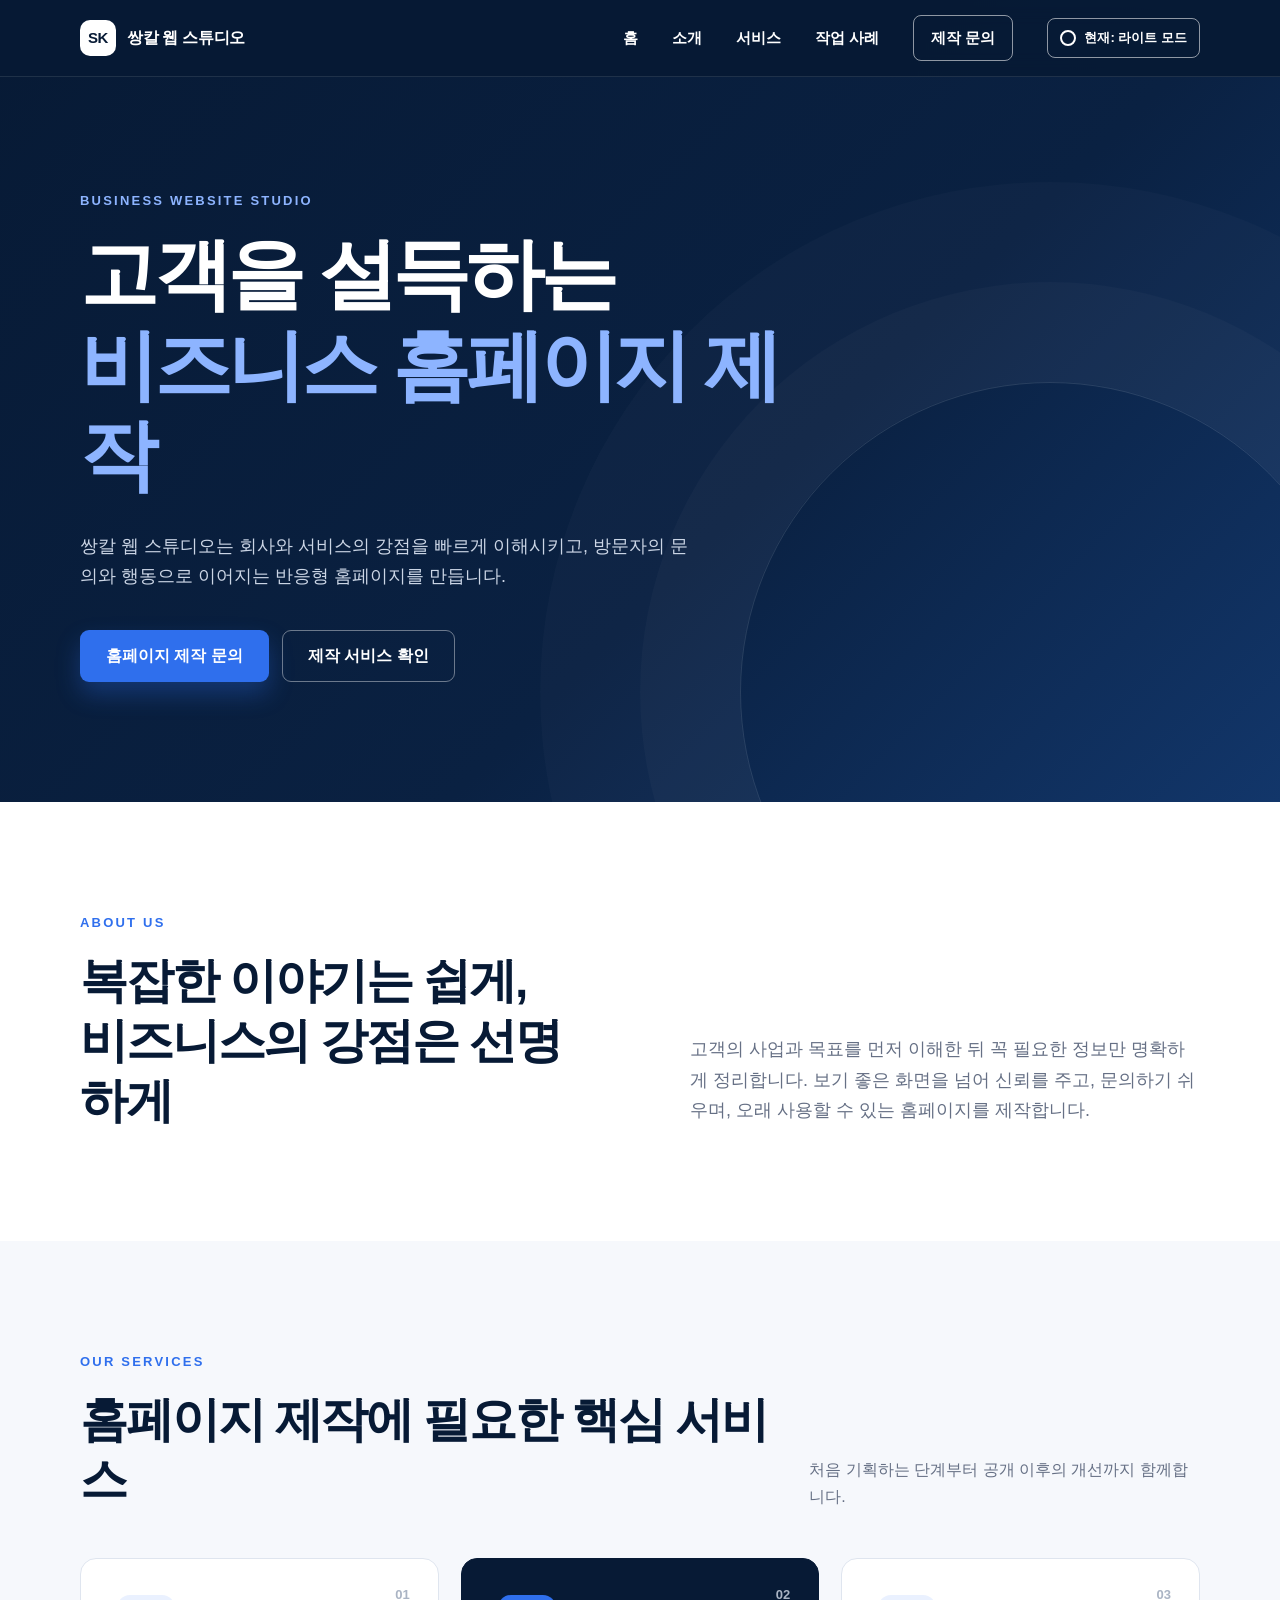
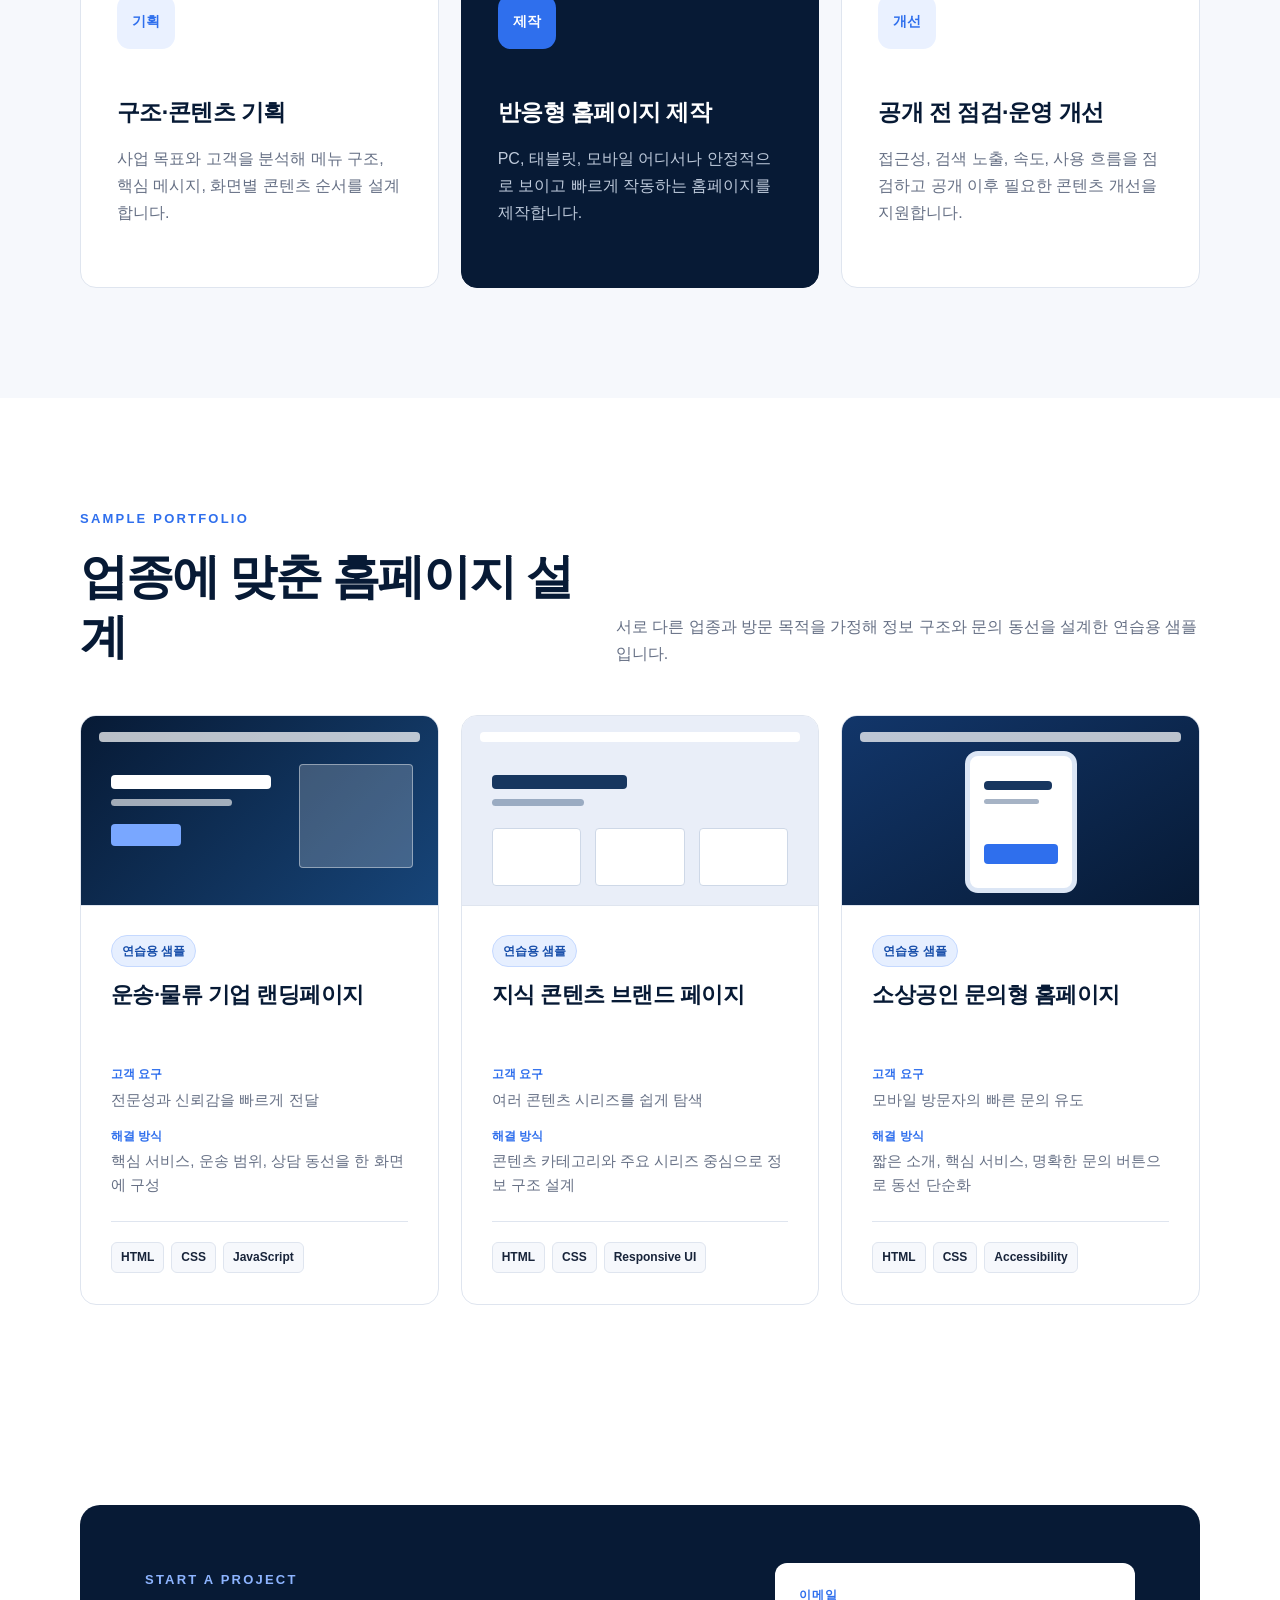
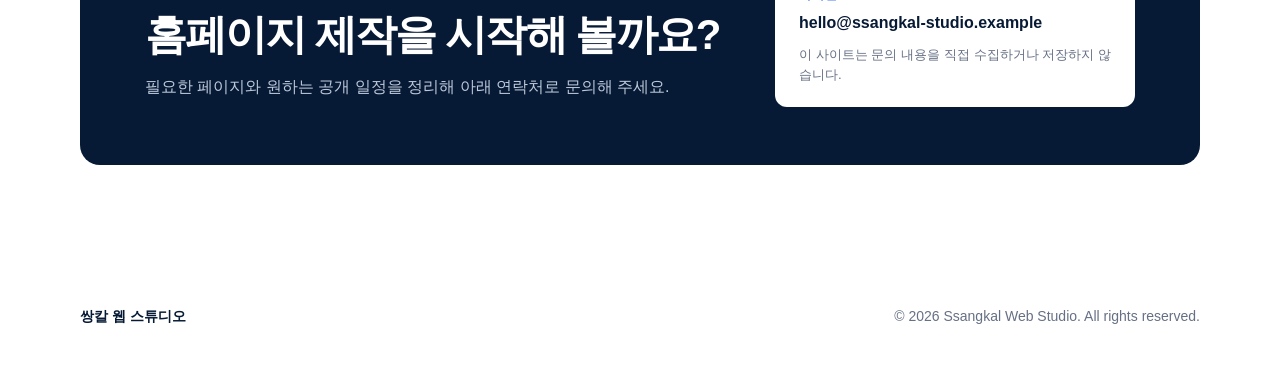
==== index.html @ eae233a6 "포트폴리오 섹션과 Codex 작업 규칙 추가" ====
<!DOCTYPE html>
<html lang="ko">
<head>
  <meta charset="UTF-8">
  <meta name="viewport" content="width=device-width, initial-scale=1.0">
  <meta name="description" content="쌍칼 웹 스튜디오는 기획부터 반응형 제작, 운영 개선까지 비즈니스에 필요한 홈페이지를 전문적으로 제작합니다.">
  <meta property="og:type" content="website">
  <meta property="og:locale" content="ko_KR">
  <meta property="og:site_name" content="쌍칼 웹 스튜디오">
  <meta property="og:title" content="쌍칼 웹 스튜디오 | 비즈니스를 위한 홈페이지 제작">
  <meta property="og:description" content="기획부터 반응형 제작, 운영 개선까지. 고객이 이해하고 행동하는 홈페이지를 만듭니다.">
  <title>쌍칼 웹 스튜디오 | 비즈니스를 위한 홈페이지 제작</title>
  <link rel="stylesheet" href="style.css">
</head>
<body>
  <a class="skip-link" href="#main-content">본문으로 바로가기</a>

  <header class="site-header">
    <div class="container header-inner">
      <a class="logo" href="#home" aria-label="쌍칼 웹 스튜디오 홈으로 이동">
        <span class="logo-mark" aria-hidden="true">SK</span>
        <span>쌍칼 웹 스튜디오</span>
      </a>

      <button class="menu-toggle" type="button" aria-expanded="false" aria-controls="main-menu">
        <span class="sr-only">메뉴 열기</span>
        <span aria-hidden="true"></span>
        <span aria-hidden="true"></span>
        <span aria-hidden="true"></span>
      </button>

      <nav id="main-menu" class="main-nav" aria-label="주요 메뉴">
        <a href="#home">홈</a>
        <a href="#about">소개</a>
        <a href="#services">서비스</a>
        <a href="#portfolio">작업 사례</a>
        <a class="nav-contact" href="#contact">제작 문의</a>
        <button class="theme-toggle" type="button" aria-label="다크 모드로 전환">
          <span class="theme-icon" aria-hidden="true"></span>
          <span class="theme-label">현재: 라이트 모드</span>
        </button>
      </nav>
    </div>
  </header>

  <main id="main-content">
    <section id="home" class="hero" aria-labelledby="hero-title">
      <div class="container hero-content">
        <p class="eyebrow">BUSINESS WEBSITE STUDIO</p>
        <h1 id="hero-title">고객을 설득하는<br><span>비즈니스 홈페이지 제작</span></h1>
        <p class="hero-description">
          쌍칼 웹 스튜디오는 회사와 서비스의 강점을 빠르게 이해시키고,
          방문자의 문의와 행동으로 이어지는 반응형 홈페이지를 만듭니다.
        </p>
        <div class="hero-actions">
          <a class="button button-primary" href="#contact">홈페이지 제작 문의</a>
          <a class="button button-secondary" href="#services">제작 서비스 확인</a>
        </div>
      </div>
      <div class="hero-decoration" aria-hidden="true"></div>
    </section>

    <section id="about" class="intro section" aria-labelledby="about-title">
      <div class="container intro-grid">
        <div>
          <p class="section-label">ABOUT US</p>
          <h2 id="about-title">복잡한 이야기는 쉽게,<br>비즈니스의 강점은 선명하게</h2>
        </div>
        <p class="intro-text">
          고객의 사업과 목표를 먼저 이해한 뒤 꼭 필요한 정보만 명확하게 정리합니다.
          보기 좋은 화면을 넘어 신뢰를 주고, 문의하기 쉬우며, 오래 사용할 수 있는 홈페이지를 제작합니다.
        </p>
      </div>
    </section>

    <section id="services" class="services section" aria-labelledby="services-title">
      <div class="container">
        <div class="section-heading">
          <div>
            <p class="section-label">OUR SERVICES</p>
            <h2 id="services-title">홈페이지 제작에 필요한 핵심 서비스</h2>
          </div>
          <p>처음 기획하는 단계부터 공개 이후의 개선까지 함께합니다.</p>
        </div>

        <div class="card-grid">
          <article class="service-card">
            <span class="card-number" aria-hidden="true">01</span>
            <div class="card-icon" aria-hidden="true">기획</div>
            <h3>구조·콘텐츠 기획</h3>
            <p>사업 목표와 고객을 분석해 메뉴 구조, 핵심 메시지, 화면별 콘텐츠 순서를 설계합니다.</p>
          </article>

          <article class="service-card featured">
            <span class="card-number" aria-hidden="true">02</span>
            <div class="card-icon" aria-hidden="true">제작</div>
            <h3>반응형 홈페이지 제작</h3>
            <p>PC, 태블릿, 모바일 어디서나 안정적으로 보이고 빠르게 작동하는 홈페이지를 제작합니다.</p>
          </article>

          <article class="service-card">
            <span class="card-number" aria-hidden="true">03</span>
            <div class="card-icon" aria-hidden="true">개선</div>
            <h3>공개 전 점검·운영 개선</h3>
            <p>접근성, 검색 노출, 속도, 사용 흐름을 점검하고 공개 이후 필요한 콘텐츠 개선을 지원합니다.</p>
          </article>
        </div>
      </div>
    </section>

    <section id="portfolio" class="portfolio section" aria-labelledby="portfolio-title">
      <div class="container">
        <div class="section-heading">
          <div>
            <p class="section-label">SAMPLE PORTFOLIO</p>
            <h2 id="portfolio-title">업종에 맞춘 홈페이지 설계</h2>
          </div>
          <p>서로 다른 업종과 방문 목적을 가정해 정보 구조와 문의 동선을 설계한 연습용 샘플입니다.</p>
        </div>

        <div class="portfolio-grid">
          <article class="portfolio-card" aria-labelledby="portfolio-logistics-title">
            <div class="site-preview preview-logistics" aria-hidden="true">
              <span class="preview-bar"></span>
              <span class="preview-heading"></span>
              <span class="preview-copy"></span>
              <span class="preview-button"></span>
              <span class="preview-panel"></span>
            </div>
            <div class="portfolio-content">
              <p class="sample-badge">연습용 샘플</p>
              <h3 id="portfolio-logistics-title">운송·물류 기업 랜딩페이지</h3>
              <dl class="portfolio-details">
                <div>
                  <dt>고객 요구</dt>
                  <dd>전문성과 신뢰감을 빠르게 전달</dd>
                </div>
                <div>
                  <dt>해결 방식</dt>
                  <dd>핵심 서비스, 운송 범위, 상담 동선을 한 화면에 구성</dd>
                </div>
              </dl>
              <ul class="tech-tags" aria-label="사용 기술">
                <li>HTML</li><li>CSS</li><li>JavaScript</li>
              </ul>
            </div>
          </article>

          <article class="portfolio-card" aria-labelledby="portfolio-content-title">
            <div class="site-preview preview-content" aria-hidden="true">
              <span class="preview-bar"></span>
              <span class="preview-heading"></span>
              <span class="preview-copy"></span>
              <span class="preview-tile preview-tile-one"></span>
              <span class="preview-tile preview-tile-two"></span>
              <span class="preview-tile preview-tile-three"></span>
            </div>
            <div class="portfolio-content">
              <p class="sample-badge">연습용 샘플</p>
              <h3 id="portfolio-content-title">지식 콘텐츠 브랜드 페이지</h3>
              <dl class="portfolio-details">
                <div>
                  <dt>고객 요구</dt>
                  <dd>여러 콘텐츠 시리즈를 쉽게 탐색</dd>
                </div>
                <div>
                  <dt>해결 방식</dt>
                  <dd>콘텐츠 카테고리와 주요 시리즈 중심으로 정보 구조 설계</dd>
                </div>
              </dl>
              <ul class="tech-tags" aria-label="사용 기술">
                <li>HTML</li><li>CSS</li><li>Responsive UI</li>
              </ul>
            </div>
          </article>

          <article class="portfolio-card" aria-labelledby="portfolio-small-business-title">
            <div class="site-preview preview-contact" aria-hidden="true">
              <span class="preview-bar"></span>
              <span class="preview-phone">
                <span class="preview-heading"></span>
                <span class="preview-copy"></span>
                <span class="preview-button"></span>
              </span>
            </div>
            <div class="portfolio-content">
              <p class="sample-badge">연습용 샘플</p>
              <h3 id="portfolio-small-business-title">소상공인 문의형 홈페이지</h3>
              <dl class="portfolio-details">
                <div>
                  <dt>고객 요구</dt>
                  <dd>모바일 방문자의 빠른 문의 유도</dd>
                </div>
                <div>
                  <dt>해결 방식</dt>
                  <dd>짧은 소개, 핵심 서비스, 명확한 문의 버튼으로 동선 단순화</dd>
                </div>
              </dl>
              <ul class="tech-tags" aria-label="사용 기술">
                <li>HTML</li><li>CSS</li><li>Accessibility</li>
              </ul>
            </div>
          </article>
        </div>
      </div>
    </section>

    <section id="contact" class="contact section" aria-labelledby="contact-title">
      <div class="container contact-box">
        <div>
          <p class="section-label light">START A PROJECT</p>
          <h2 id="contact-title">홈페이지 제작을 시작해 볼까요?</h2>
          <p>필요한 페이지와 원하는 공개 일정을 정리해 아래 연락처로 문의해 주세요.</p>
        </div>
        <div class="contact-details" aria-label="문의 연락처">
          <span class="contact-label">이메일</span>
          <strong><a href="mailto:hello@ssangkal-studio.example">hello@ssangkal-studio.example</a></strong>
          <small>이 사이트는 문의 내용을 직접 수집하거나 저장하지 않습니다.</small>
        </div>
      </div>
    </section>
  </main>

  <footer class="site-footer">
    <div class="container footer-inner">
      <p><strong>쌍칼 웹 스튜디오</strong></p>
      <p>© <span id="current-year"></span> Ssangkal Web Studio. All rights reserved.</p>
    </div>
  </footer>

  <script src="script.js"></script>
</body>
</html>
---- style.css ----
:root {
  --navy: #071a35;
  --blue: #2f6fed;
  --blue-soft: #eaf1ff;
  --white: #ffffff;
  --off-white: #f6f8fc;
  --text: #18243a;
  --muted: #667085;
  --border: #dfe5ef;
  --shadow: 0 20px 45px rgba(7, 26, 53, 0.1);
}

html[data-theme="dark"] {
  color-scheme: dark;
  --navy: #dce8ff;
  --blue: #79a7ff;
  --blue-soft: #172d52;
  --white: #101827;
  --off-white: #0b1220;
  --text: #e7edf7;
  --muted: #aab7ca;
  --border: #2a3850;
  --shadow: 0 20px 45px rgba(0, 0, 0, 0.3);
}

* { box-sizing: border-box; }

html { scroll-behavior: smooth; }

body {
  margin: 0;
  color: var(--text);
  background: var(--white);
  font-family: "Pretendard", "Noto Sans KR", "Apple SD Gothic Neo", Arial, sans-serif;
  line-height: 1.7;
}

a { color: inherit; text-decoration: none; }

.skip-link {
  position: fixed;
  z-index: 1000;
  top: 10px;
  left: 10px;
  padding: 10px 16px;
  color: var(--navy);
  background: var(--white);
  border-radius: 7px;
  font-weight: 700;
  transform: translateY(-150%);
}
.skip-link:focus { transform: translateY(0); }

:where(a, button):focus-visible {
  outline: 3px solid #8db4ff;
  outline-offset: 3px;
}

section { scroll-margin-top: 76px; }

.container { width: min(1120px, calc(100% - 40px)); margin: 0 auto; }
.section { padding: 110px 0; }
.sr-only { position: absolute; width: 1px; height: 1px; padding: 0; margin: -1px; overflow: hidden; clip: rect(0, 0, 0, 0); white-space: nowrap; border: 0; }

.site-header {
  position: fixed;
  z-index: 100;
  top: 0;
  width: 100%;
  color: var(--white);
  background: rgba(7, 26, 53, 0.94);
  border-bottom: 1px solid rgba(255,255,255,.1);
  backdrop-filter: blur(12px);
}

.header-inner { min-height: 76px; display: flex; align-items: center; justify-content: space-between; }
.logo { display: flex; align-items: center; gap: 11px; font-weight: 800; letter-spacing: -.02em; }
.logo-mark { display: grid; place-items: center; width: 36px; height: 36px; color: var(--navy); background: var(--white); border-radius: 10px; font-size: 15px; }
.main-nav { display: flex; align-items: center; gap: 34px; font-size: 15px; font-weight: 600; }
.main-nav a { transition: color .2s; }
.main-nav a:hover, .main-nav a:focus-visible { color: #9fc0ff; }
.nav-contact { padding: 9px 17px; border: 1px solid rgba(255,255,255,.55); border-radius: 8px; }
.theme-toggle { display: inline-flex; align-items: center; gap: 8px; min-height: 40px; padding: 8px 12px; color: var(--white); background: transparent; border: 1px solid rgba(255,255,255,.55); border-radius: 8px; font: inherit; font-size: 13px; cursor: pointer; }
.theme-toggle:hover { background: rgba(255,255,255,.08); }
.theme-icon { position: relative; width: 16px; height: 16px; flex: 0 0 16px; border: 2px solid currentColor; border-radius: 50%; }
.theme-icon::after { content: ""; position: absolute; top: -4px; right: -4px; width: 10px; height: 10px; background: #071a35; border-radius: 50%; opacity: 0; }
html[data-theme="dark"] .theme-icon::after { opacity: 1; }
.menu-toggle { display: none; width: 44px; height: 44px; padding: 8px 10px; background: none; border: 0; cursor: pointer; }
.menu-toggle span:not(.sr-only) { display: block; width: 24px; height: 2px; margin: 5px 0; background: white; transition: .25s; }

.hero {
  position: relative;
  min-height: 720px;
  padding: 190px 0 120px;
  overflow: hidden;
  color: var(--white);
  background: linear-gradient(135deg, var(--navy) 0%, #0a2142 60%, #12366a 100%);
}

.hero-content { position: relative; z-index: 2; }
.eyebrow, .section-label { margin: 0 0 17px; color: var(--blue); font-size: 13px; font-weight: 800; letter-spacing: .17em; }
.eyebrow { color: #8db4ff; }
.hero h1 { max-width: 760px; margin: 0; font-size: clamp(46px, 7vw, 78px); line-height: 1.16; letter-spacing: -.055em; }
.hero h1 span { color: #8db4ff; }
.hero-description { max-width: 610px; margin: 30px 0 38px; color: #cbd5e5; font-size: 18px; }
.hero-actions { display: flex; flex-wrap: wrap; gap: 13px; }
.button { display: inline-flex; align-items: center; justify-content: center; min-height: 52px; padding: 0 25px; border: 1px solid transparent; border-radius: 9px; font-weight: 700; transition: transform .2s ease, background-color .2s ease, border-color .2s ease, box-shadow .2s ease; }
.button:hover { transform: translateY(-2px); }
.button-primary { color: var(--white); background: var(--blue); box-shadow: 0 12px 25px rgba(47,111,237,.3); }
.button-primary:hover { background: #245fda; }
.button-secondary { color: var(--white); border-color: rgba(255,255,255,.4); }
.button-secondary:hover { background: rgba(255,255,255,.08); }
.hero-decoration { position: absolute; right: -80px; bottom: -200px; width: 620px; height: 620px; border: 1px solid rgba(255,255,255,.12); border-radius: 50%; box-shadow: 0 0 0 100px rgba(255,255,255,.025), 0 0 0 200px rgba(255,255,255,.018); }

.intro-grid { display: grid; grid-template-columns: 1fr 1fr; gap: 100px; align-items: end; }
h2 { margin: 0; color: var(--navy); font-size: clamp(34px, 4vw, 48px); line-height: 1.25; letter-spacing: -.045em; }
.intro-text { margin: 0 0 5px; color: var(--muted); font-size: 18px; }

.services { background: var(--off-white); }
.section-heading { display: flex; align-items: end; justify-content: space-between; gap: 40px; margin-bottom: 48px; }
.section-heading > p { margin: 0; color: var(--muted); }
.card-grid { display: grid; grid-template-columns: repeat(3, 1fr); gap: 22px; }
.service-card { position: relative; min-height: 330px; padding: 36px; overflow: hidden; background: var(--white); border: 1px solid var(--border); border-radius: 16px; transition: transform .25s, box-shadow .25s; }
.service-card:hover { transform: translateY(-7px); box-shadow: var(--shadow); }
.service-card.featured { color: var(--white); background: var(--navy); border-color: var(--navy); }
.card-number { position: absolute; top: 25px; right: 28px; color: #aab4c4; font-size: 13px; font-weight: 700; }
.card-icon { display: grid; place-items: center; width: 58px; height: 54px; margin-bottom: 44px; color: var(--blue); background: var(--blue-soft); border-radius: 13px; font-size: 14px; font-weight: 800; }
.featured .card-icon { color: var(--white); background: var(--blue); }
.service-card h3 { margin: 0 0 13px; color: var(--navy); font-size: 23px; letter-spacing: -.025em; }
.service-card.featured h3 { color: var(--white); }
.service-card p { margin: 0; color: var(--muted); }
.service-card.featured p { color: #bdc9da; }

.portfolio { background: var(--white); }
.portfolio-grid { display: grid; grid-template-columns: repeat(3, minmax(0, 1fr)); gap: 22px; }
.portfolio-card { overflow: hidden; background: var(--white); border: 1px solid var(--border); border-radius: 16px; outline: none; transition: transform .25s, box-shadow .25s, border-color .25s; }
.portfolio-card:hover { transform: translateY(-5px); box-shadow: var(--shadow); }
.portfolio-card:focus-visible { border-color: var(--blue); box-shadow: 0 0 0 3px var(--blue-soft), var(--shadow); }
.site-preview { position: relative; height: 190px; overflow: hidden; background: #dfe9f8; border-bottom: 1px solid var(--border); }
.site-preview span { position: absolute; display: block; border-radius: 4px; }
.preview-bar { top: 16px; left: 18px; right: 18px; height: 10px; background: rgba(255,255,255,.72); }
.preview-heading { top: 59px; left: 30px; width: 45%; height: 14px; background: #ffffff; }
.preview-copy { top: 83px; left: 30px; width: 34%; height: 7px; background: rgba(255,255,255,.62); }
.preview-button { top: 108px; left: 30px; width: 70px; height: 22px; background: #79a7ff; }
.preview-panel { top: 48px; right: 25px; width: 32%; height: 104px; background: rgba(255,255,255,.2); border: 1px solid rgba(255,255,255,.42); }
.preview-logistics { background: linear-gradient(135deg, #071a35, #174579); }
.preview-content { background: #e9eef8; }
.preview-content .preview-bar { background: #ffffff; }
.preview-content .preview-heading { width: 38%; background: #17365f; }
.preview-content .preview-copy { width: 26%; background: #9aabc2; }
.preview-tile { top: 112px; width: 25%; height: 58px; background: #ffffff; border: 1px solid #ced8e7; }
.preview-tile-one { left: 30px; }
.preview-tile-two { left: 37.5%; }
.preview-tile-three { right: 30px; }
.preview-contact { background: linear-gradient(150deg, #12366a, #071a35); }
.preview-phone { top: 35px; left: 50%; width: 112px; height: 142px; transform: translateX(-50%); background: #ffffff; border: 5px solid #dce6f5; border-radius: 13px !important; }
.preview-phone .preview-heading { top: 25px; left: 14px; width: 68px; height: 9px; background: #17365f; }
.preview-phone .preview-copy { top: 43px; left: 14px; width: 55px; height: 5px; background: #a6b3c5; }
.preview-phone .preview-button { top: 88px; left: 14px; width: 74px; height: 20px; background: #2f6fed; }
.portfolio-content { padding: 29px 30px 31px; }
.sample-badge { display: inline-flex; margin: 0 0 13px; padding: 5px 10px; color: #174eaa; background: #e6efff; border: 1px solid #c5d9ff; border-radius: 999px; font-size: 12px; font-weight: 800; }
.portfolio-card h3 { min-height: 62px; margin: 0 0 22px; color: var(--navy); font-size: 22px; line-height: 1.4; letter-spacing: -.025em; }
.portfolio-details { margin: 0; }
.portfolio-details div + div { margin-top: 14px; }
.portfolio-details dt { color: var(--blue); font-size: 12px; font-weight: 800; }
.portfolio-details dd { margin: 3px 0 0; color: var(--muted); font-size: 15px; line-height: 1.6; }
.tech-tags { display: flex; flex-wrap: wrap; gap: 7px; margin: 24px 0 0; padding: 20px 0 0; border-top: 1px solid var(--border); list-style: none; }
.tech-tags li { padding: 4px 9px; color: var(--text); background: var(--off-white); border: 1px solid var(--border); border-radius: 6px; font-size: 12px; font-weight: 700; }

.contact { padding-top: 90px; }
.contact-box { display: flex; align-items: center; justify-content: space-between; gap: 50px; padding: 58px 65px; color: var(--white); background: var(--navy); border-radius: 20px; }
.section-label.light { color: #8db4ff; }
.contact h2 { color: var(--white); font-size: clamp(30px, 4vw, 42px); }
.contact p:not(.section-label) { margin: 12px 0 0; color: #bdc9da; }
.contact-details { flex: 0 0 min(360px, 42%); padding: 22px 24px; color: var(--navy); background: var(--white); border-radius: 12px; }
.contact-label { display: block; margin-bottom: 4px; color: var(--blue); font-size: 12px; font-weight: 800; letter-spacing: .1em; }
.contact-details strong { display: block; overflow-wrap: anywhere; }
.contact-details a { color: inherit; }
.contact-details small { display: block; margin-top: 9px; color: var(--muted); line-height: 1.5; }

.site-footer { padding: 30px 0 38px; }
.footer-inner { display: flex; justify-content: space-between; gap: 25px; color: var(--muted); font-size: 14px; }
.footer-inner p { margin: 0; }
.footer-inner strong { color: var(--navy); }

html[data-theme="dark"] .site-header,
html[data-theme="dark"] .main-nav { color: #ffffff; background: rgba(5, 12, 24, 0.96); }
html[data-theme="dark"] .logo-mark { color: #071a35; background: #ffffff; }
html[data-theme="dark"] .hero { color: #ffffff; background: linear-gradient(135deg, #050c18 0%, #0a1830 60%, #102b55 100%); }
html[data-theme="dark"] .contact-box,
html[data-theme="dark"] .service-card.featured { color: #ffffff; background: #162642; border-color: #2a4268; }
html[data-theme="dark"] .contact h2,
html[data-theme="dark"] .service-card.featured h3 { color: #ffffff; }
html[data-theme="dark"] .contact-details { color: #18243a; background: #f7f9fc; }
html[data-theme="dark"] .theme-toggle,
html[data-theme="dark"] .button-secondary { color: #ffffff; }
html[data-theme="dark"] .theme-icon::after { background: #050c18; }
html[data-theme="dark"] .site-preview { border-color: #3a4c68; }
html[data-theme="dark"] .sample-badge { color: #c9dcff; background: #19335d; border-color: #31588e; }

@media (max-width: 960px) {
  html.menu-open, html.menu-open body { overflow: hidden; }
  .section { padding: 78px 0; }
  .menu-toggle { display: block; }
  .main-nav { position: absolute; top: 76px; left: 0; width: 100%; display: none; flex-direction: column; align-items: stretch; gap: 0; padding: 12px 20px 22px; background: var(--navy); border-bottom: 1px solid rgba(255,255,255,.1); }
  .main-nav.open { display: flex; }
  .main-nav a { padding: 13px 10px; }
  .nav-contact { margin-top: 8px; text-align: center; }
  .theme-toggle { justify-content: center; width: 100%; margin-top: 8px; }
  .menu-toggle[aria-expanded="true"] span:nth-of-type(2) { transform: translateY(7px) rotate(45deg); }
  .menu-toggle[aria-expanded="true"] span:nth-of-type(3) { opacity: 0; }
  .menu-toggle[aria-expanded="true"] span:nth-of-type(4) { transform: translateY(-7px) rotate(-45deg); }
  .hero { min-height: auto; padding: 155px 0 100px; }
  .hero-description { font-size: 16px; }
  .intro-grid { grid-template-columns: 1fr; gap: 30px; }
  .section-heading { display: block; }
  .section-heading > p { margin-top: 14px; }
  .card-grid { grid-template-columns: 1fr; }
  .portfolio-grid { grid-template-columns: 1fr; }
  .service-card { min-height: 285px; }
  .portfolio-card h3 { min-height: 0; }
  .contact-box { flex-direction: column; align-items: stretch; padding: 45px 35px; }
  .contact-details { flex-basis: auto; width: 100%; }
}

@media (max-width: 520px) {
  .container { width: min(100% - 30px, 1120px); }
  .logo { font-size: 15px; }
  .hero h1 { font-size: clamp(36px, 10.5vw, 42px); }
  .hero-actions { flex-direction: column; }
  .button { width: 100%; }
  .service-card { padding: 30px; }
  .contact-box { padding: 38px 25px; }
  .footer-inner { flex-direction: column; gap: 7px; }
}

@media (prefers-reduced-motion: reduce) {
  html { scroll-behavior: auto; }
  *, *::before, *::after { transition-duration: .01ms !important; animation-duration: .01ms !important; }
  .button:hover, .service-card:hover, .portfolio-card:hover { transform: none; }
}
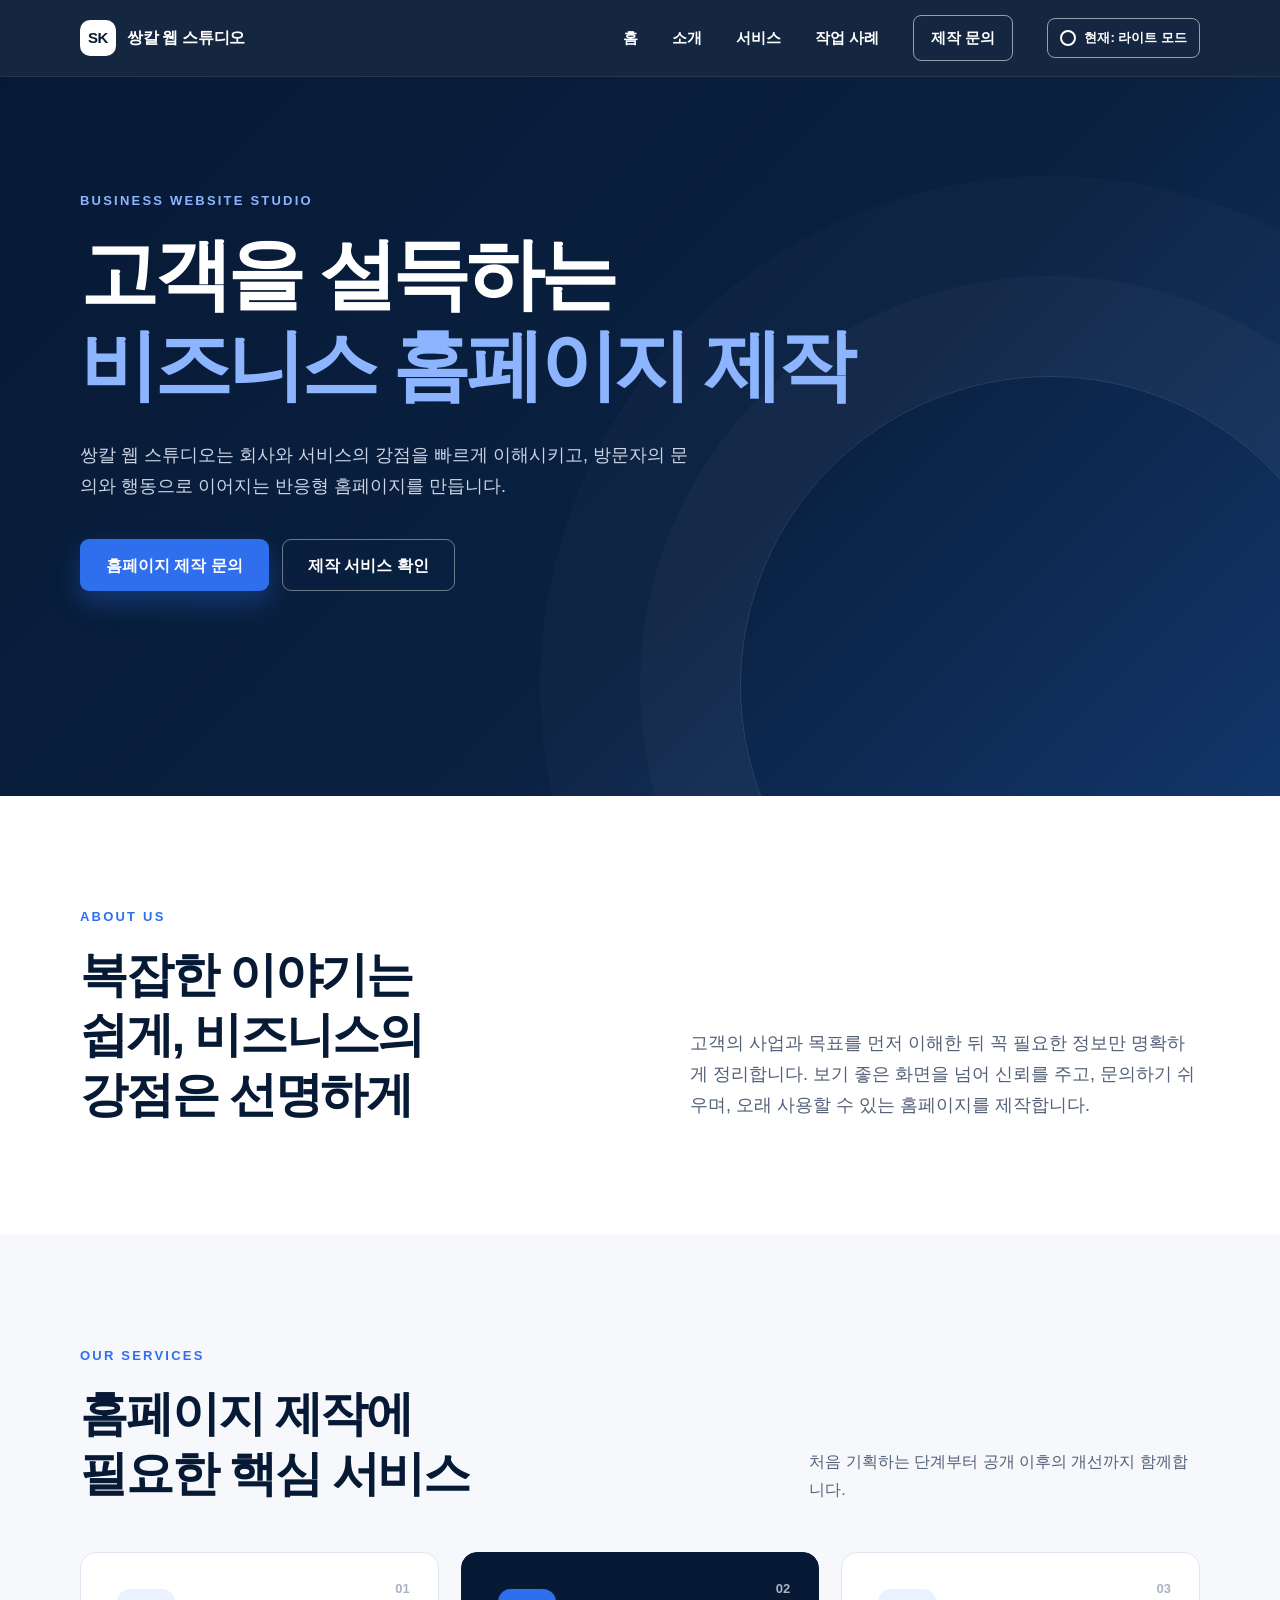
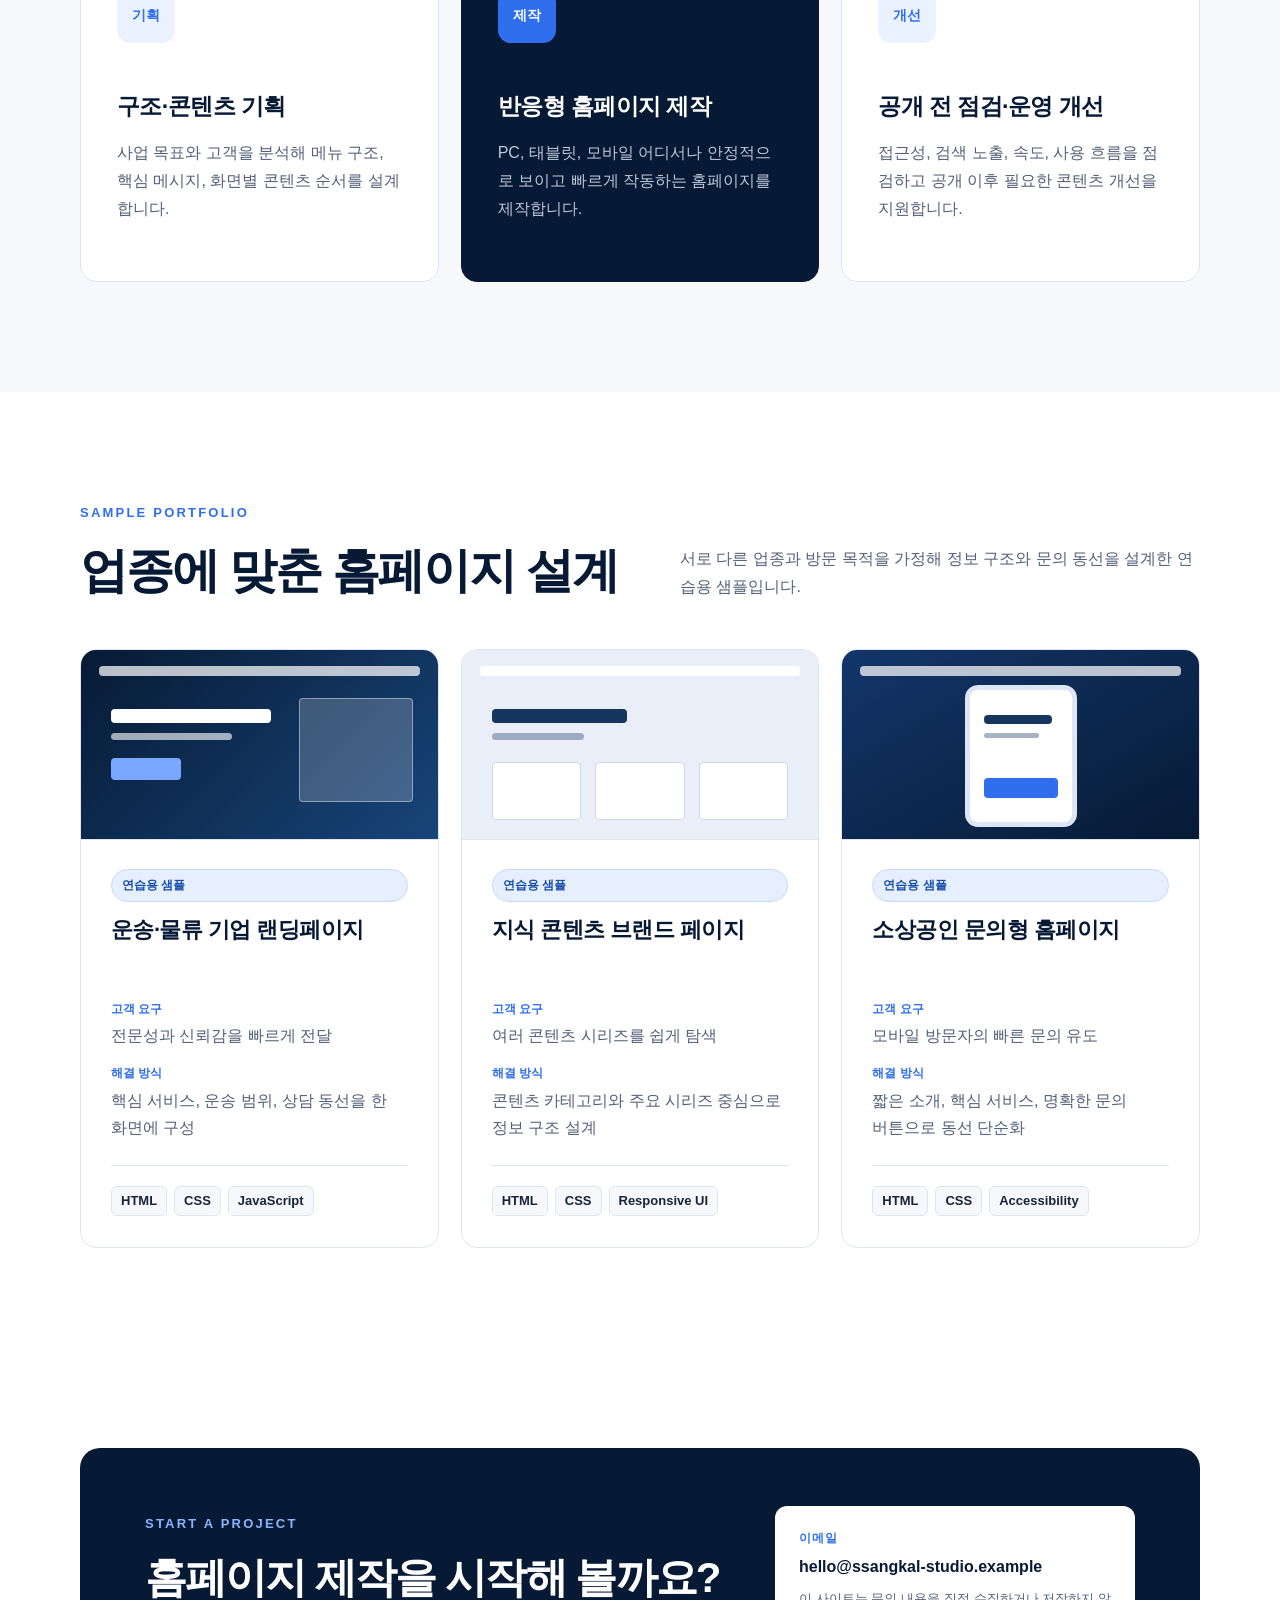
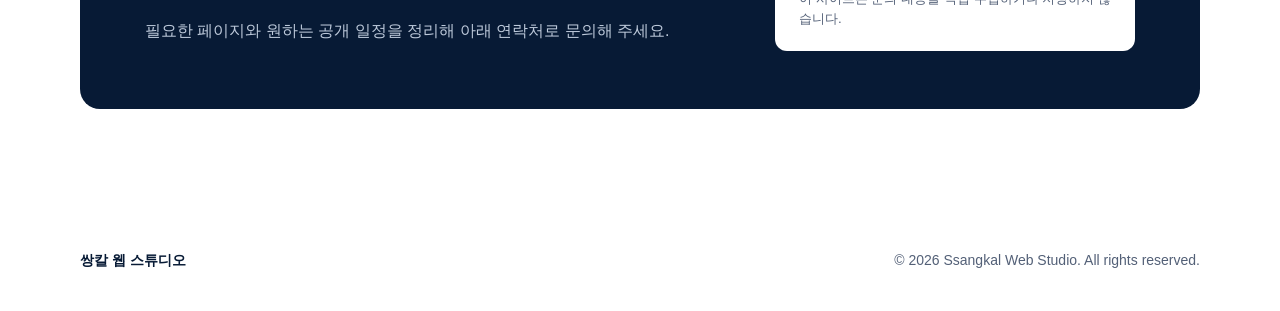
==== commit 0a1725db: "내비게이션과 한글 가독성 마감 개선" ====
--- a/index.html
+++ b/index.html
@@ -43,11 +43,11 @@
     </div>
   </header>
 
-  <main id="main-content">
+  <main id="main-content" tabindex="-1">
     <section id="home" class="hero" aria-labelledby="hero-title">
       <div class="container hero-content">
         <p class="eyebrow">BUSINESS WEBSITE STUDIO</p>
-        <h1 id="hero-title">고객을 설득하는<br><span>비즈니스 홈페이지 제작</span></h1>
+        <h1 id="hero-title">고객을 설득하는 <span>비즈니스 홈페이지 제작</span></h1>
         <p class="hero-description">
           쌍칼 웹 스튜디오는 회사와 서비스의 강점을 빠르게 이해시키고,
           방문자의 문의와 행동으로 이어지는 반응형 홈페이지를 만듭니다.
@@ -64,7 +64,7 @@
       <div class="container intro-grid">
         <div>
           <p class="section-label">ABOUT US</p>
-          <h2 id="about-title">복잡한 이야기는 쉽게,<br>비즈니스의 강점은 선명하게</h2>
+          <h2 id="about-title">복잡한 이야기는 쉽게, 비즈니스의 강점은 선명하게</h2>
         </div>
         <p class="intro-text">
           고객의 사업과 목표를 먼저 이해한 뒤 꼭 필요한 정보만 명확하게 정리합니다.
--- a/style.css
+++ b/style.css
@@ -1,11 +1,12 @@
 :root {
+  --header-height: 76px;
   --navy: #071a35;
   --blue: #2f6fed;
   --blue-soft: #eaf1ff;
   --white: #ffffff;
   --off-white: #f6f8fc;
   --text: #18243a;
-  --muted: #667085;
+  --muted: #536077;
   --border: #dfe5ef;
   --shadow: 0 20px 45px rgba(7, 26, 53, 0.1);
 }
@@ -18,7 +19,7 @@
   --white: #101827;
   --off-white: #0b1220;
   --text: #e7edf7;
-  --muted: #aab7ca;
+  --muted: #bdc7d7;
   --border: #2a3850;
   --shadow: 0 20px 45px rgba(0, 0, 0, 0.3);
 }
@@ -35,28 +36,39 @@
   line-height: 1.7;
 }
 
+main { padding-top: var(--header-height); }
+
 a { color: inherit; text-decoration: none; }
 
 .skip-link {
   position: fixed;
   z-index: 1000;
-  top: 10px;
-  left: 10px;
-  padding: 10px 16px;
+  top: 0;
+  left: 50%;
+  padding: 12px 18px;
   color: var(--navy);
   background: var(--white);
-  border-radius: 7px;
+  border: 2px solid var(--blue);
+  border-radius: 0 0 7px 7px;
   font-weight: 700;
-  transform: translateY(-150%);
-}
-.skip-link:focus { transform: translateY(0); }
+  transform: translate(-50%, -150%);
+}
+.skip-link:focus,
+.skip-link:focus-visible { transform: translate(-50%, 0); }
 
 :where(a, button):focus-visible {
   outline: 3px solid #8db4ff;
   outline-offset: 3px;
 }
 
-section { scroll-margin-top: 76px; }
+section,
+#main-content { scroll-margin-top: calc(var(--header-height) + 16px); }
+
+:where(h1, h2, h3) {
+  word-break: keep-all;
+  overflow-wrap: normal;
+  text-wrap: balance;
+}
 
 .container { width: min(1120px, calc(100% - 40px)); margin: 0 auto; }
 .section { padding: 110px 0; }
@@ -73,7 +85,7 @@
   backdrop-filter: blur(12px);
 }
 
-.header-inner { min-height: 76px; display: flex; align-items: center; justify-content: space-between; }
+.header-inner { min-height: var(--header-height); display: flex; align-items: center; justify-content: space-between; }
 .logo { display: flex; align-items: center; gap: 11px; font-weight: 800; letter-spacing: -.02em; }
 .logo-mark { display: grid; place-items: center; width: 36px; height: 36px; color: var(--navy); background: var(--white); border-radius: 10px; font-size: 15px; }
 .main-nav { display: flex; align-items: center; gap: 34px; font-size: 15px; font-weight: 600; }
@@ -91,7 +103,7 @@
 .hero {
   position: relative;
   min-height: 720px;
-  padding: 190px 0 120px;
+  padding: 114px 0 120px;
   overflow: hidden;
   color: var(--white);
   background: linear-gradient(135deg, var(--navy) 0%, #0a2142 60%, #12366a 100%);
@@ -100,7 +112,7 @@
 .hero-content { position: relative; z-index: 2; }
 .eyebrow, .section-label { margin: 0 0 17px; color: var(--blue); font-size: 13px; font-weight: 800; letter-spacing: .17em; }
 .eyebrow { color: #8db4ff; }
-.hero h1 { max-width: 760px; margin: 0; font-size: clamp(46px, 7vw, 78px); line-height: 1.16; letter-spacing: -.055em; }
+.hero h1 { max-width: 820px; margin: 0; font-size: clamp(46px, 7vw, 78px); line-height: 1.16; letter-spacing: -.055em; }
 .hero h1 span { color: #8db4ff; }
 .hero-description { max-width: 610px; margin: 30px 0 38px; color: #cbd5e5; font-size: 18px; }
 .hero-actions { display: flex; flex-wrap: wrap; gap: 13px; }
@@ -118,7 +130,7 @@
 
 .services { background: var(--off-white); }
 .section-heading { display: flex; align-items: end; justify-content: space-between; gap: 40px; margin-bottom: 48px; }
-.section-heading > p { margin: 0; color: var(--muted); }
+.section-heading > p { max-width: 520px; margin: 0; color: var(--muted); font-size: 16px; line-height: 1.75; }
 .card-grid { display: grid; grid-template-columns: repeat(3, 1fr); gap: 22px; }
 .service-card { position: relative; min-height: 330px; padding: 36px; overflow: hidden; background: var(--white); border: 1px solid var(--border); border-radius: 16px; transition: transform .25s, box-shadow .25s; }
 .service-card:hover { transform: translateY(-7px); box-shadow: var(--shadow); }
@@ -128,12 +140,12 @@
 .featured .card-icon { color: var(--white); background: var(--blue); }
 .service-card h3 { margin: 0 0 13px; color: var(--navy); font-size: 23px; letter-spacing: -.025em; }
 .service-card.featured h3 { color: var(--white); }
-.service-card p { margin: 0; color: var(--muted); }
+.service-card p { margin: 0; color: var(--muted); font-size: 16px; line-height: 1.75; }
 .service-card.featured p { color: #bdc9da; }
 
 .portfolio { background: var(--white); }
 .portfolio-grid { display: grid; grid-template-columns: repeat(3, minmax(0, 1fr)); gap: 22px; }
-.portfolio-card { overflow: hidden; background: var(--white); border: 1px solid var(--border); border-radius: 16px; outline: none; transition: transform .25s, box-shadow .25s, border-color .25s; }
+.portfolio-card { display: flex; flex-direction: column; min-width: 0; overflow: hidden; background: var(--white); border: 1px solid var(--border); border-radius: 16px; outline: none; transition: transform .25s, box-shadow .25s, border-color .25s; }
 .portfolio-card:hover { transform: translateY(-5px); box-shadow: var(--shadow); }
 .portfolio-card:focus-visible { border-color: var(--blue); box-shadow: 0 0 0 3px var(--blue-soft), var(--shadow); }
 .site-preview { position: relative; height: 190px; overflow: hidden; background: #dfe9f8; border-bottom: 1px solid var(--border); }
@@ -157,15 +169,16 @@
 .preview-phone .preview-heading { top: 25px; left: 14px; width: 68px; height: 9px; background: #17365f; }
 .preview-phone .preview-copy { top: 43px; left: 14px; width: 55px; height: 5px; background: #a6b3c5; }
 .preview-phone .preview-button { top: 88px; left: 14px; width: 74px; height: 20px; background: #2f6fed; }
-.portfolio-content { padding: 29px 30px 31px; }
+.portfolio-content { display: flex; flex: 1; flex-direction: column; padding: 29px 30px 31px; }
 .sample-badge { display: inline-flex; margin: 0 0 13px; padding: 5px 10px; color: #174eaa; background: #e6efff; border: 1px solid #c5d9ff; border-radius: 999px; font-size: 12px; font-weight: 800; }
 .portfolio-card h3 { min-height: 62px; margin: 0 0 22px; color: var(--navy); font-size: 22px; line-height: 1.4; letter-spacing: -.025em; }
 .portfolio-details { margin: 0; }
 .portfolio-details div + div { margin-top: 14px; }
 .portfolio-details dt { color: var(--blue); font-size: 12px; font-weight: 800; }
-.portfolio-details dd { margin: 3px 0 0; color: var(--muted); font-size: 15px; line-height: 1.6; }
-.tech-tags { display: flex; flex-wrap: wrap; gap: 7px; margin: 24px 0 0; padding: 20px 0 0; border-top: 1px solid var(--border); list-style: none; }
-.tech-tags li { padding: 4px 9px; color: var(--text); background: var(--off-white); border: 1px solid var(--border); border-radius: 6px; font-size: 12px; font-weight: 700; }
+.portfolio-details dd { margin: 3px 0 0; color: var(--muted); font-size: 16px; line-height: 1.7; word-break: keep-all; overflow-wrap: break-word; }
+.tech-tags { display: flex; flex-wrap: wrap; gap: 7px; margin: auto 0 0; padding: 20px 0 0; border-top: 1px solid var(--border); list-style: none; }
+.portfolio-details + .tech-tags { margin-top: 24px; }
+.tech-tags li { padding: 5px 9px; color: var(--text); background: var(--off-white); border: 1px solid var(--border); border-radius: 6px; font-size: 13px; font-weight: 700; line-height: 1.4; }
 
 .contact { padding-top: 90px; }
 .contact-box { display: flex; align-items: center; justify-content: space-between; gap: 50px; padding: 58px 65px; color: var(--white); background: var(--navy); border-radius: 20px; }
@@ -202,7 +215,7 @@
   html.menu-open, html.menu-open body { overflow: hidden; }
   .section { padding: 78px 0; }
   .menu-toggle { display: block; }
-  .main-nav { position: absolute; top: 76px; left: 0; width: 100%; display: none; flex-direction: column; align-items: stretch; gap: 0; padding: 12px 20px 22px; background: var(--navy); border-bottom: 1px solid rgba(255,255,255,.1); }
+  .main-nav { position: absolute; top: var(--header-height); left: 0; width: 100%; max-height: calc(100dvh - var(--header-height)); display: none; flex-direction: column; align-items: stretch; gap: 0; padding: 12px 20px 22px; overflow-y: auto; overscroll-behavior: contain; background: var(--navy); border-bottom: 1px solid rgba(255,255,255,.1); }
   .main-nav.open { display: flex; }
   .main-nav a { padding: 13px 10px; }
   .nav-contact { margin-top: 8px; text-align: center; }
@@ -210,7 +223,7 @@
   .menu-toggle[aria-expanded="true"] span:nth-of-type(2) { transform: translateY(7px) rotate(45deg); }
   .menu-toggle[aria-expanded="true"] span:nth-of-type(3) { opacity: 0; }
   .menu-toggle[aria-expanded="true"] span:nth-of-type(4) { transform: translateY(-7px) rotate(-45deg); }
-  .hero { min-height: auto; padding: 155px 0 100px; }
+  .hero { min-height: auto; padding: 79px 0 100px; }
   .hero-description { font-size: 16px; }
   .intro-grid { grid-template-columns: 1fr; gap: 30px; }
   .section-heading { display: block; }
@@ -219,6 +232,7 @@
   .portfolio-grid { grid-template-columns: 1fr; }
   .service-card { min-height: 285px; }
   .portfolio-card h3 { min-height: 0; }
+  .portfolio-content { min-height: 0; }
   .contact-box { flex-direction: column; align-items: stretch; padding: 45px 35px; }
   .contact-details { flex-basis: auto; width: 100%; }
 }
@@ -226,7 +240,7 @@
 @media (max-width: 520px) {
   .container { width: min(100% - 30px, 1120px); }
   .logo { font-size: 15px; }
-  .hero h1 { font-size: clamp(36px, 10.5vw, 42px); }
+  .hero h1 { max-width: 100%; font-size: clamp(36px, 10.5vw, 42px); }
   .hero-actions { flex-direction: column; }
   .button { width: 100%; }
   .service-card { padding: 30px; }
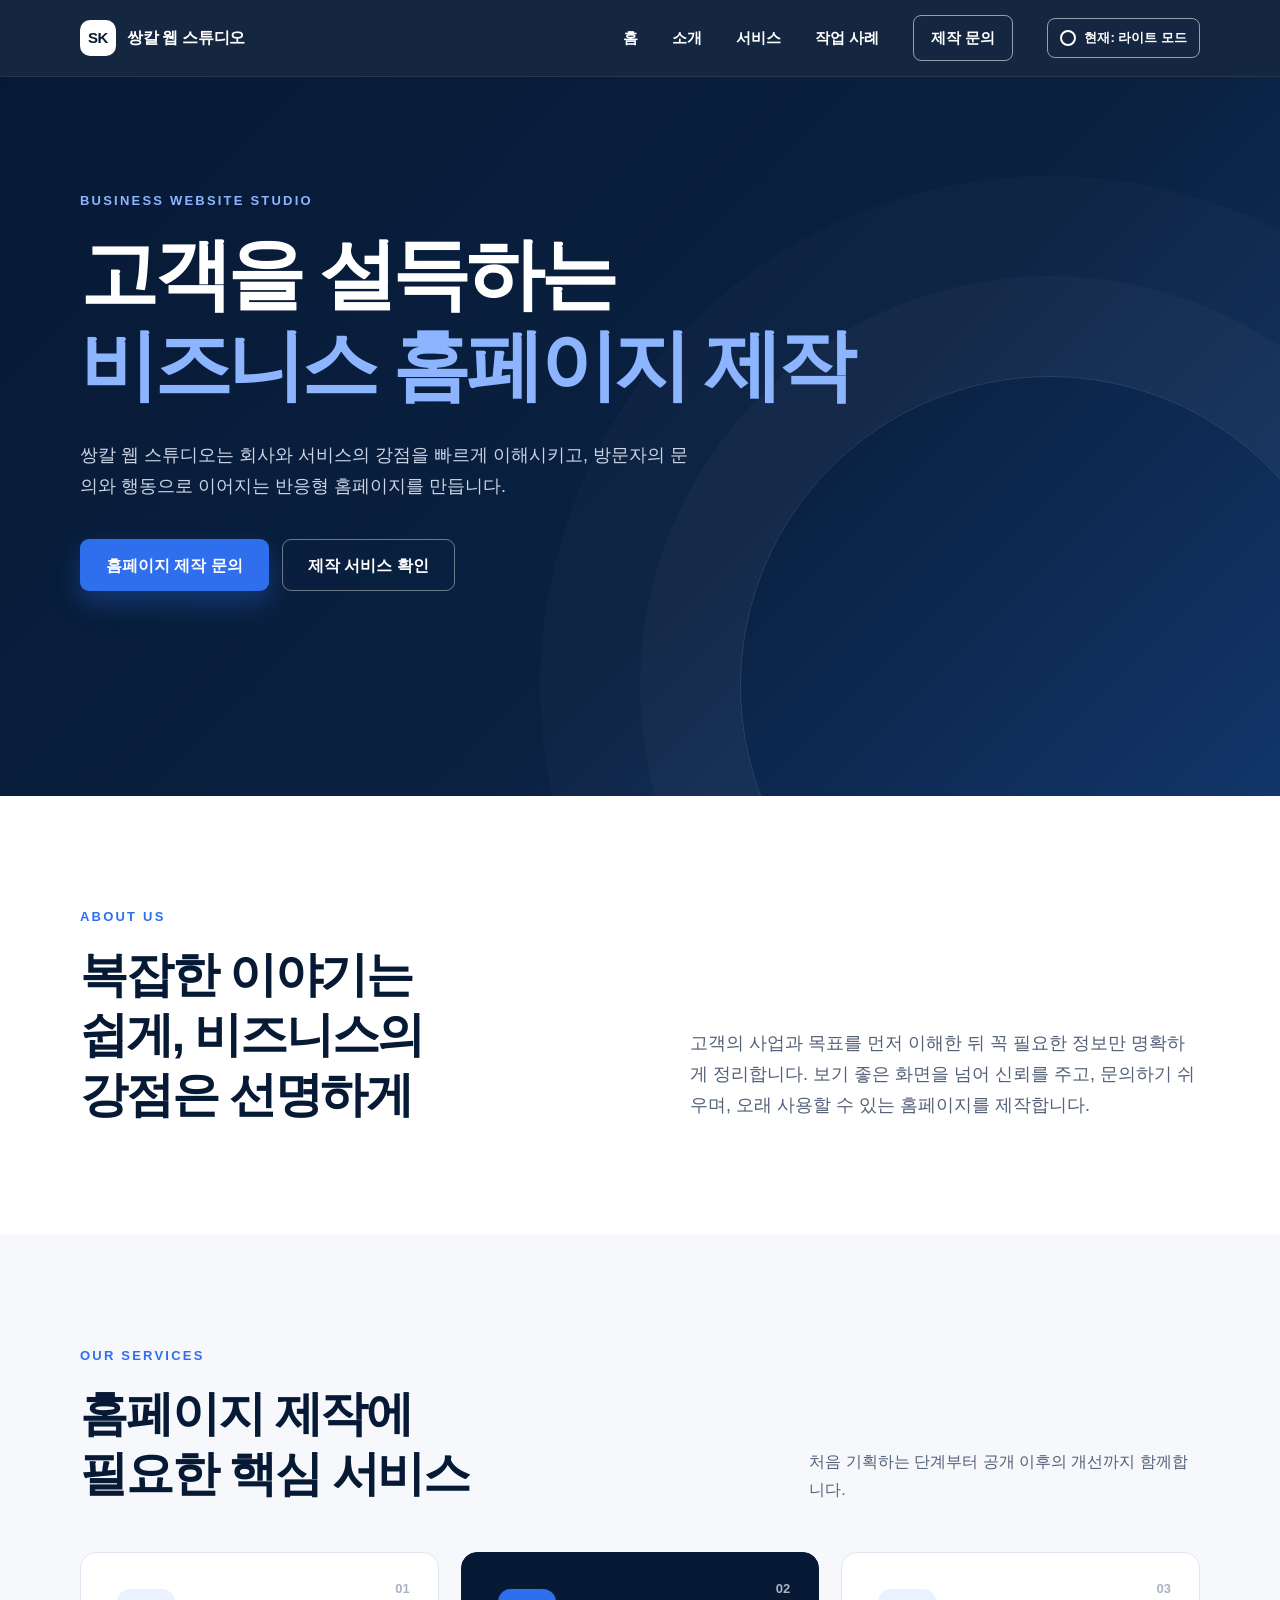
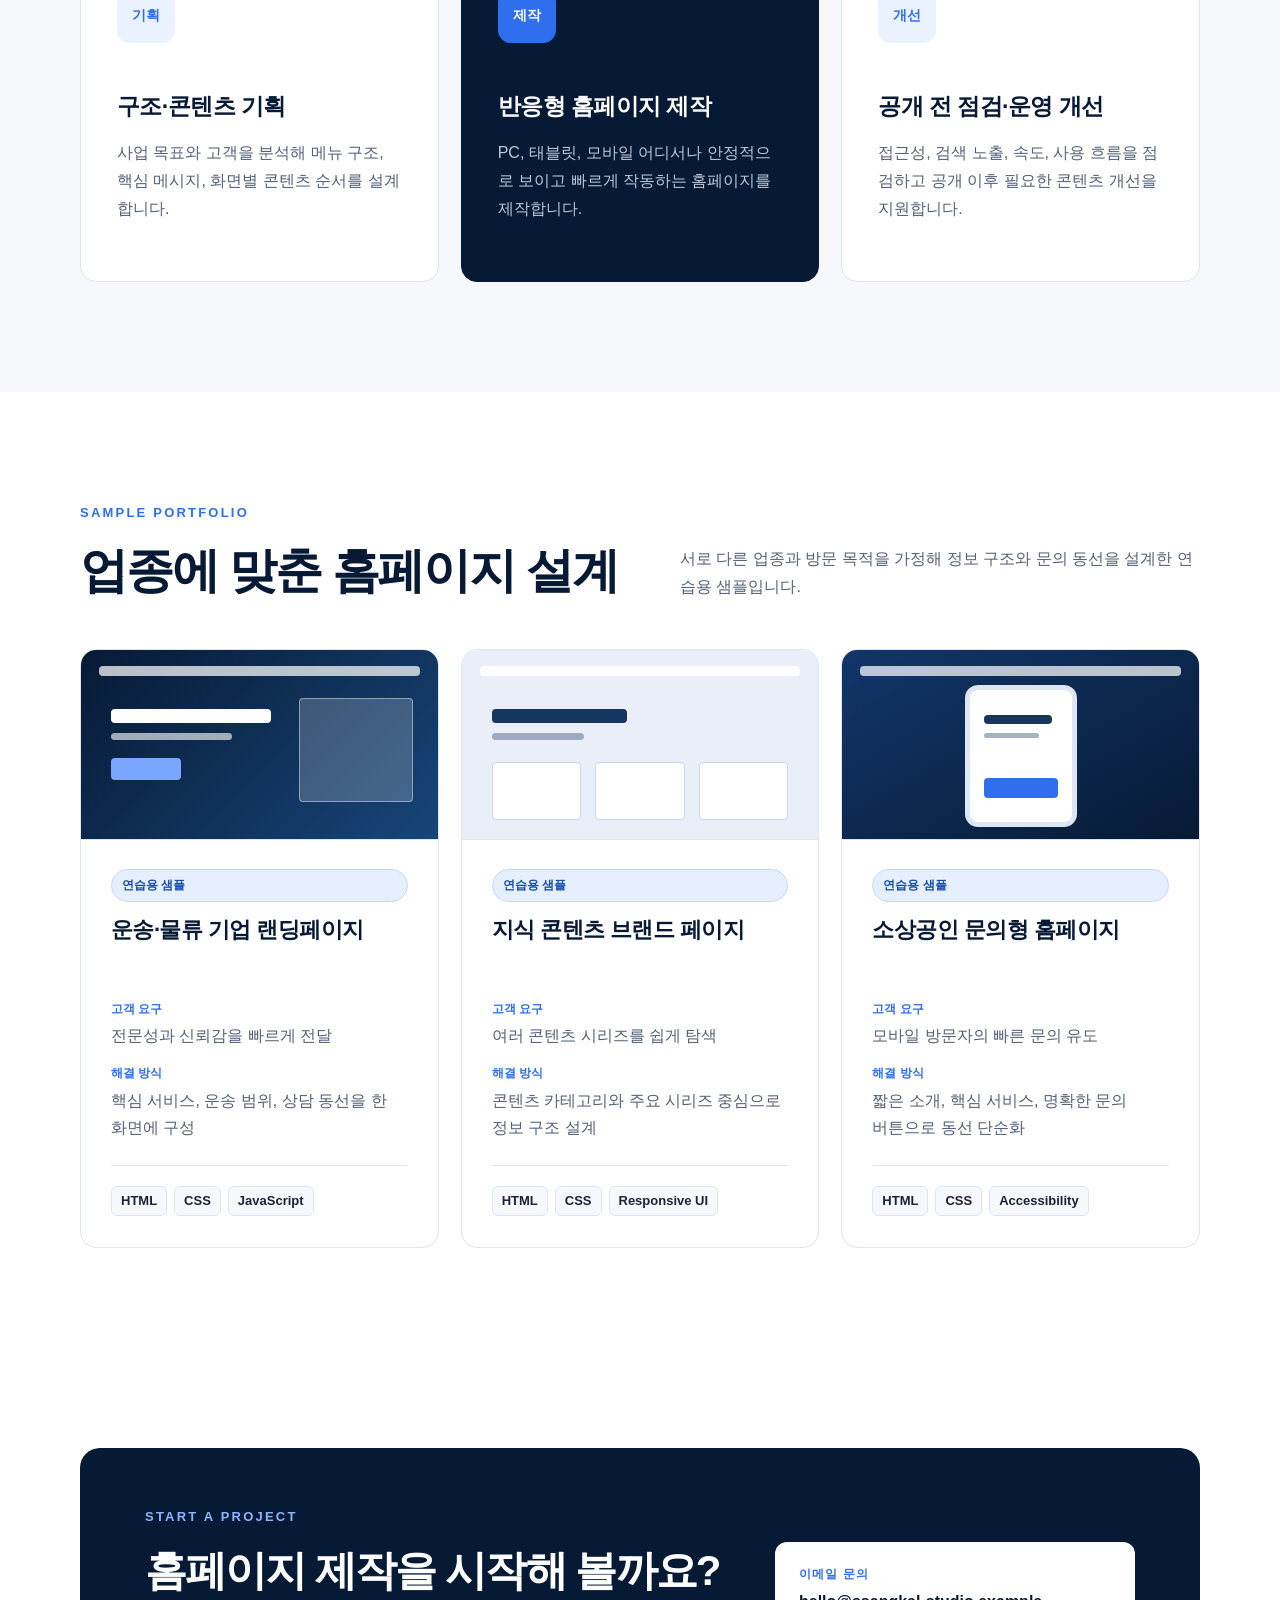
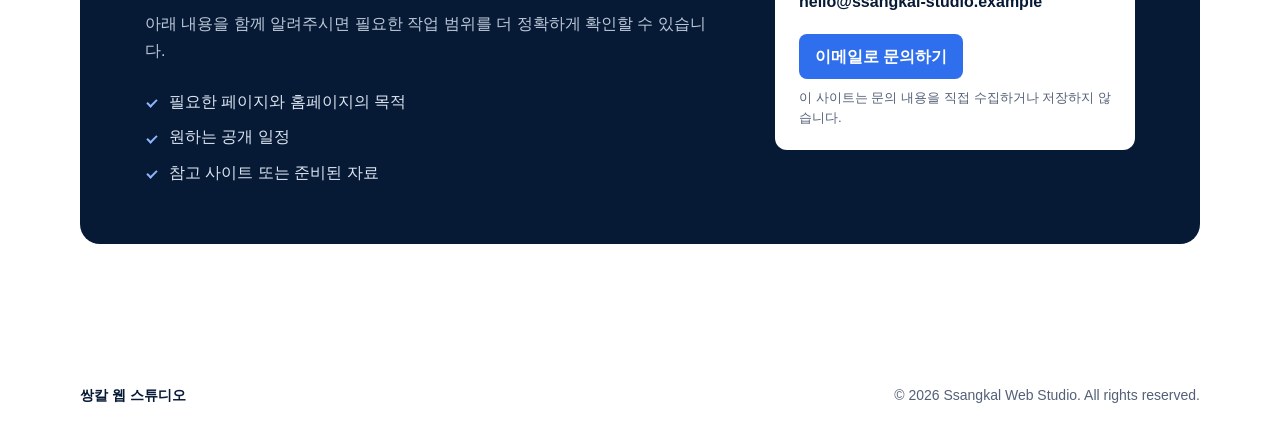
==== commit 1bc16ce7: "문의 동선과 모바일 가독성 개선" ====
--- a/index.html
+++ b/index.html
@@ -210,13 +210,19 @@
         <div>
           <p class="section-label light">START A PROJECT</p>
           <h2 id="contact-title">홈페이지 제작을 시작해 볼까요?</h2>
-          <p>필요한 페이지와 원하는 공개 일정을 정리해 아래 연락처로 문의해 주세요.</p>
-        </div>
-        <div class="contact-details" aria-label="문의 연락처">
-          <span class="contact-label">이메일</span>
-          <strong><a href="mailto:hello@ssangkal-studio.example">hello@ssangkal-studio.example</a></strong>
+          <p>아래 내용을 함께 알려주시면 필요한 작업 범위를 더 정확하게 확인할 수 있습니다.</p>
+          <ul class="contact-checklist" aria-label="문의 시 알려주실 내용">
+            <li>필요한 페이지와 홈페이지의 목적</li>
+            <li>원하는 공개 일정</li>
+            <li>참고 사이트 또는 준비된 자료</li>
+          </ul>
+        </div>
+        <address class="contact-details" aria-label="문의 연락처">
+          <span class="contact-label">이메일 문의</span>
+          <strong>hello@ssangkal-studio.example</strong>
+          <a class="contact-action" href="mailto:hello@ssangkal-studio.example">이메일로 문의하기</a>
           <small>이 사이트는 문의 내용을 직접 수집하거나 저장하지 않습니다.</small>
-        </div>
+        </address>
       </div>
     </section>
   </main>
--- a/style.css
+++ b/style.css
@@ -185,10 +185,15 @@
 .section-label.light { color: #8db4ff; }
 .contact h2 { color: var(--white); font-size: clamp(30px, 4vw, 42px); }
 .contact p:not(.section-label) { margin: 12px 0 0; color: #bdc9da; }
-.contact-details { flex: 0 0 min(360px, 42%); padding: 22px 24px; color: var(--navy); background: var(--white); border-radius: 12px; }
+.contact-checklist { display: grid; gap: 8px; margin: 24px 0 0; padding: 0; color: #dce5f2; list-style: none; }
+.contact-checklist li { position: relative; padding-left: 24px; }
+.contact-checklist li::before { content: ""; position: absolute; top: .7em; left: 2px; width: 8px; height: 4px; border-bottom: 2px solid #8db4ff; border-left: 2px solid #8db4ff; transform: rotate(-45deg); }
+.contact-details { flex: 0 0 min(360px, 42%); padding: 22px 24px; color: var(--navy); background: var(--white); border-radius: 12px; font-style: normal; }
 .contact-label { display: block; margin-bottom: 4px; color: var(--blue); font-size: 12px; font-weight: 800; letter-spacing: .1em; }
 .contact-details strong { display: block; overflow-wrap: anywhere; }
 .contact-details a { color: inherit; }
+.contact-details .contact-action { display: inline-flex; align-items: center; justify-content: center; min-height: 44px; margin-top: 18px; padding: 9px 16px; color: #ffffff; background: #2f6fed; border-radius: 8px; font-weight: 700; }
+.contact-action:hover { background: #245fda; }
 .contact-details small { display: block; margin-top: 9px; color: var(--muted); line-height: 1.5; }
 
 .site-footer { padding: 30px 0 38px; }
@@ -245,6 +250,7 @@
   .button { width: 100%; }
   .service-card { padding: 30px; }
   .contact-box { padding: 38px 25px; }
+  .contact-action { width: 100%; }
   .footer-inner { flex-direction: column; gap: 7px; }
 }
 
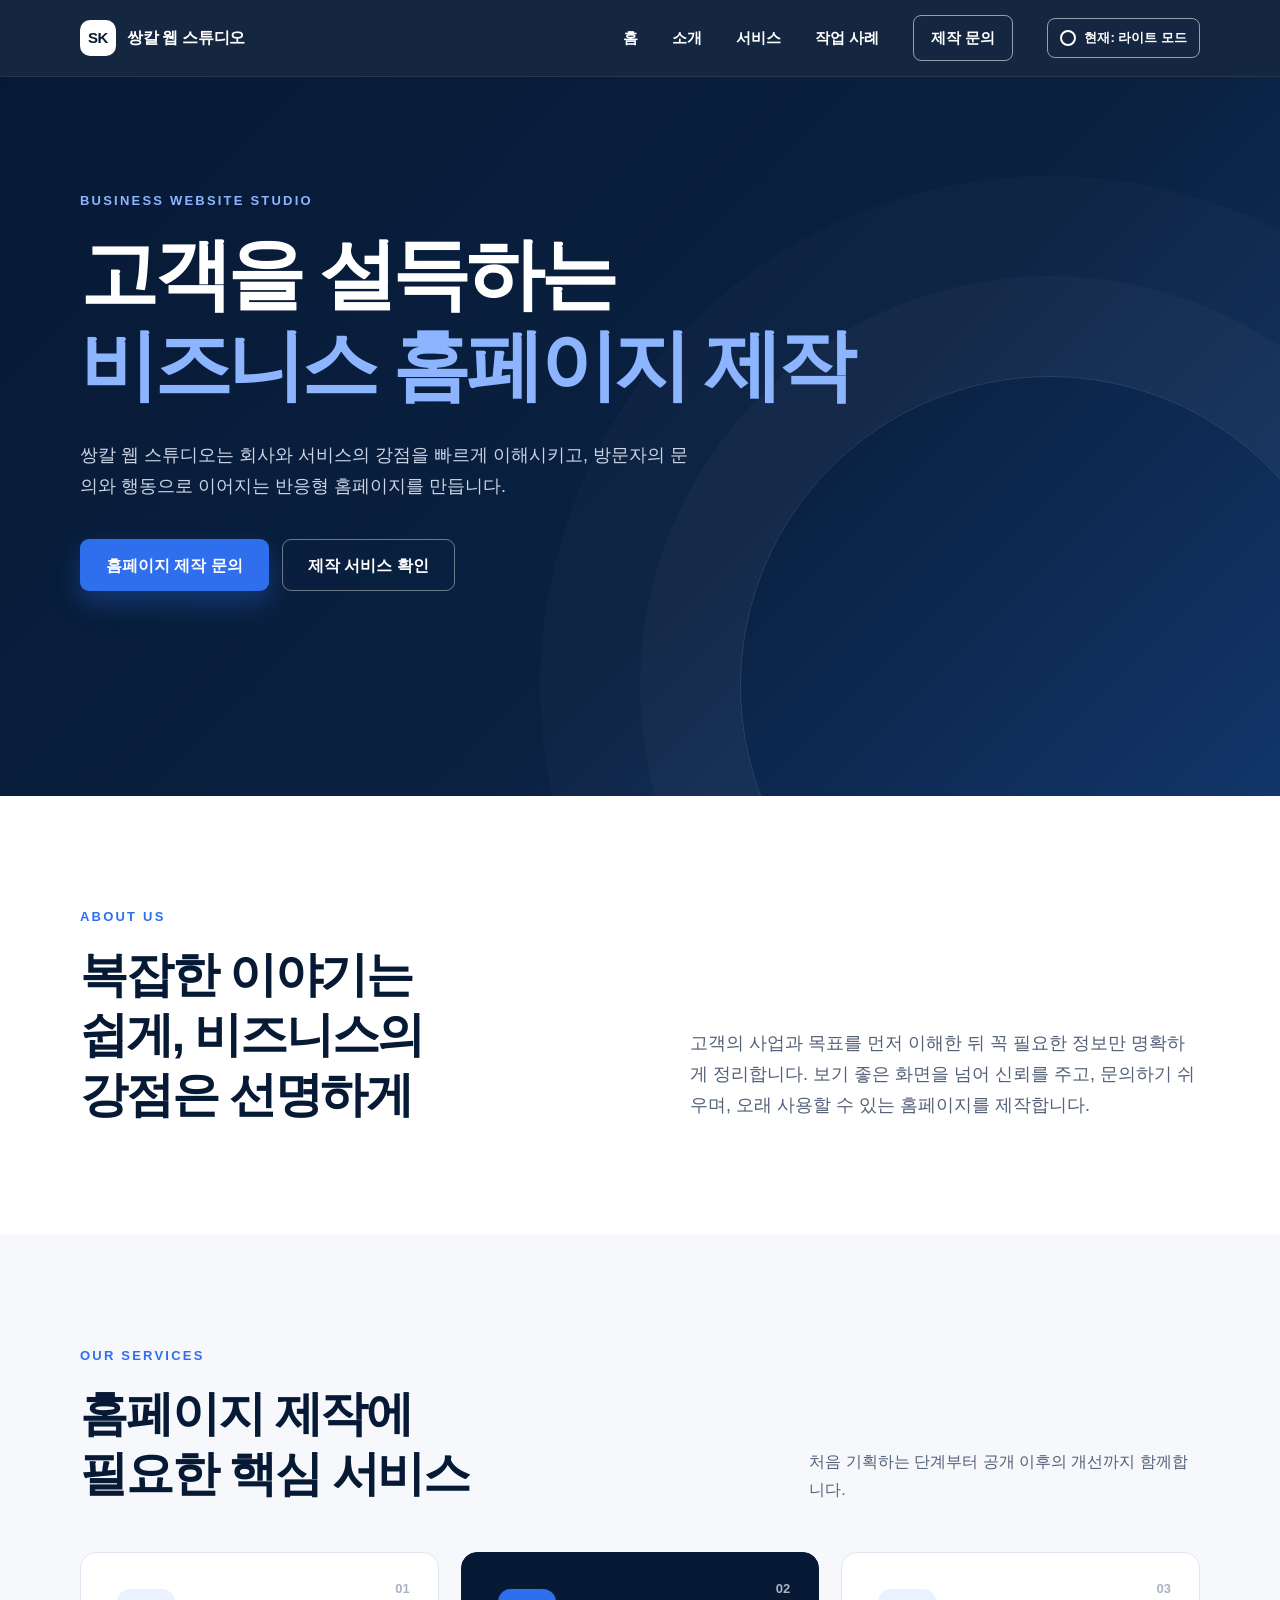
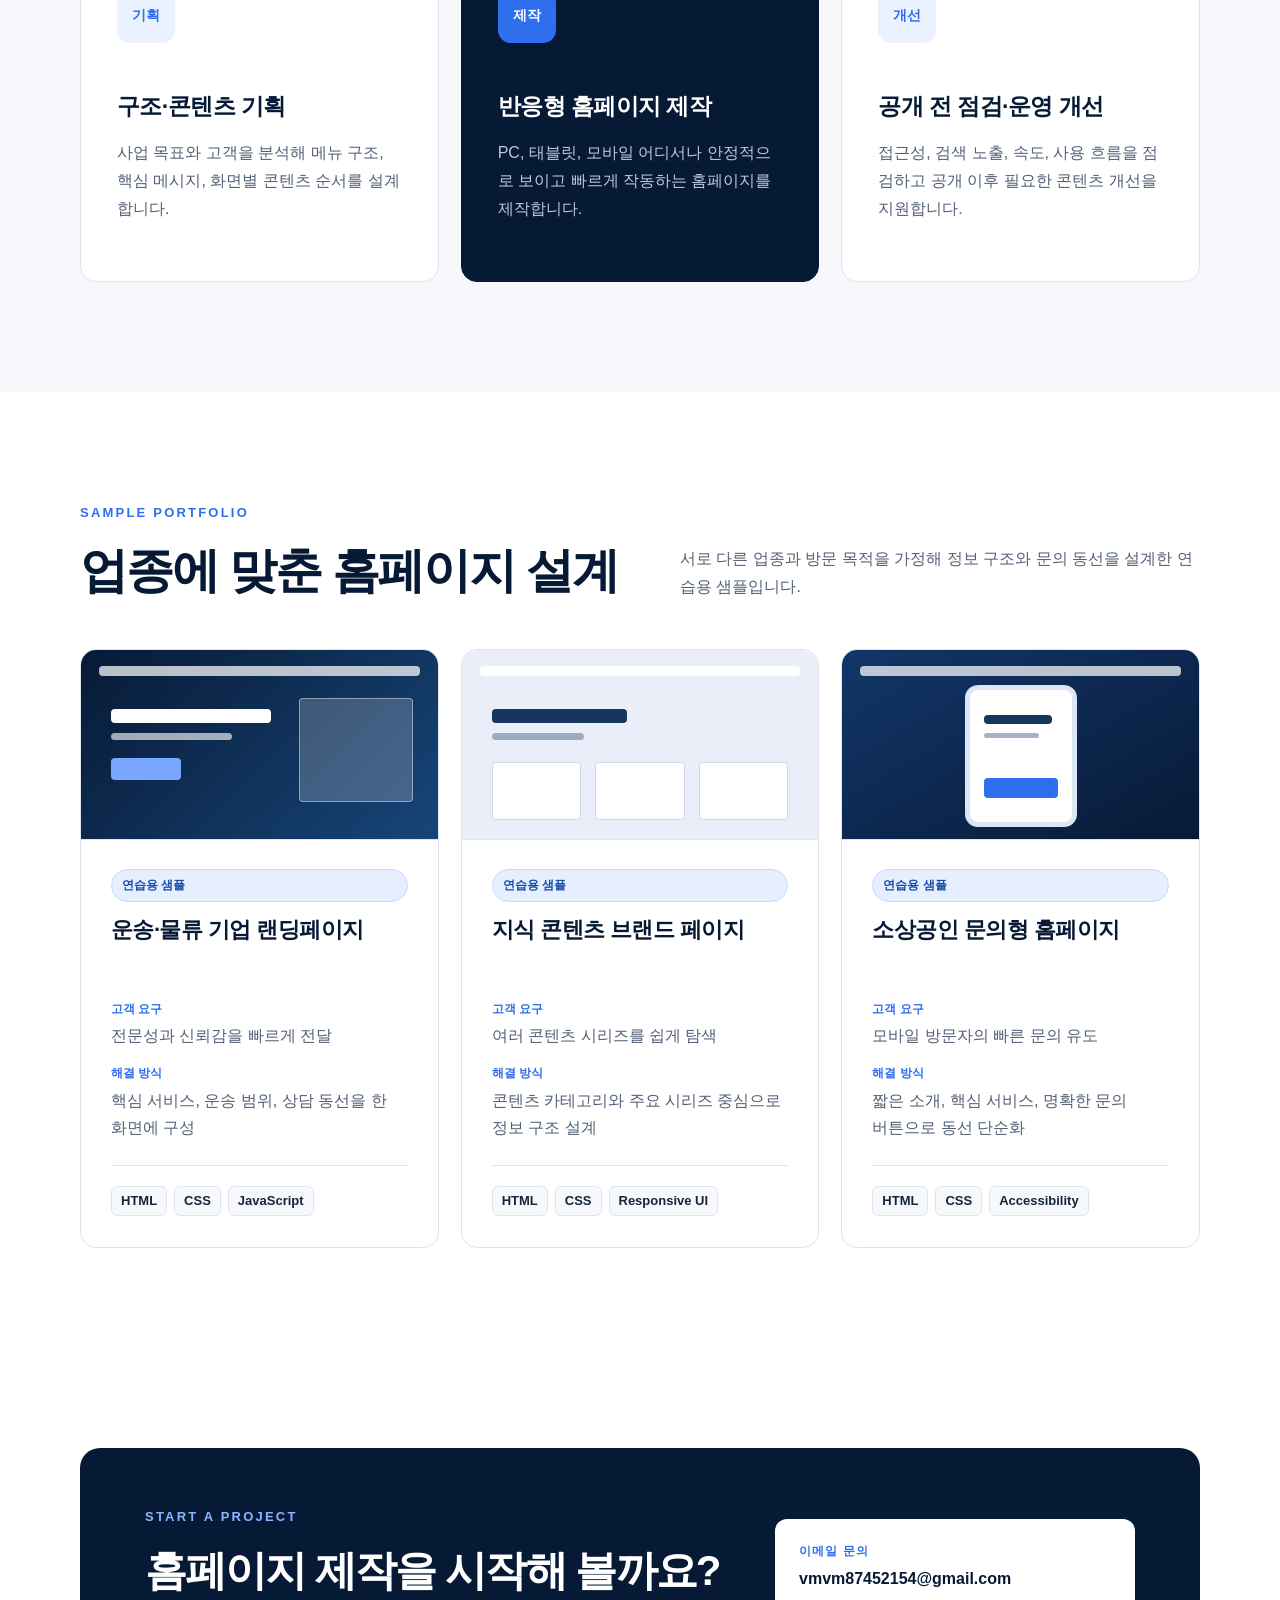
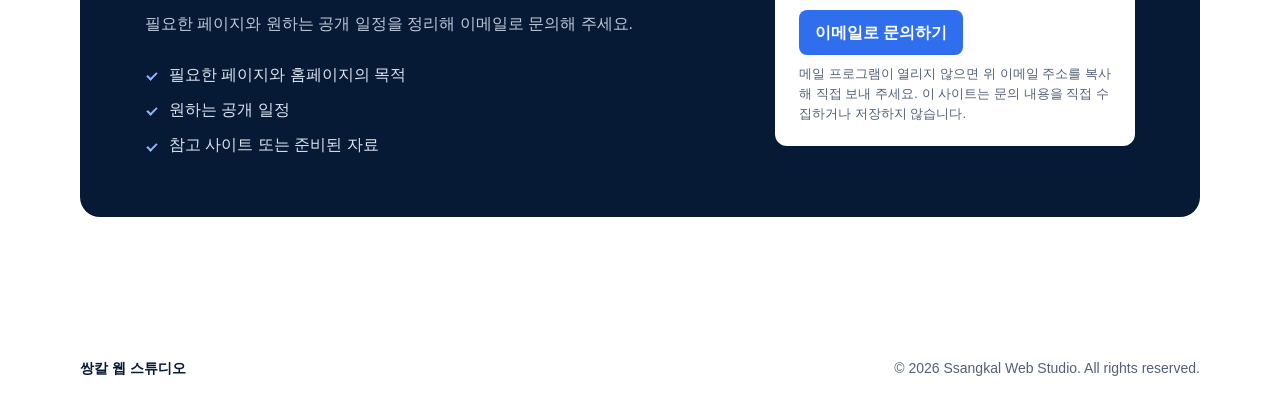
==== commit 231ff5b0: "실제 문의 이메일 연결" ====
--- a/index.html
+++ b/index.html
@@ -3,13 +3,21 @@
 <head>
   <meta charset="UTF-8">
   <meta name="viewport" content="width=device-width, initial-scale=1.0">
-  <meta name="description" content="쌍칼 웹 스튜디오는 기획부터 반응형 제작, 운영 개선까지 비즈니스에 필요한 홈페이지를 전문적으로 제작합니다.">
+  <title>쌍칼 웹 스튜디오 | 반응형 비즈니스 홈페이지 제작</title>
+  <meta name="description" content="운송·물류, 콘텐츠 브랜드, 소상공인을 위한 반응형 비즈니스 홈페이지를 기획하고 제작하는 쌍칼 웹 스튜디오입니다.">
+  <meta name="robots" content="index, follow">
+  <meta name="theme-color" content="#071a35">
+  <link rel="canonical" href="https://ssangkalweb.github.io/ssangkal-web-studio/">
+  <link rel="icon" href="favicon.svg" type="image/svg+xml">
   <meta property="og:type" content="website">
+  <meta property="og:url" content="https://ssangkalweb.github.io/ssangkal-web-studio/">
   <meta property="og:locale" content="ko_KR">
   <meta property="og:site_name" content="쌍칼 웹 스튜디오">
-  <meta property="og:title" content="쌍칼 웹 스튜디오 | 비즈니스를 위한 홈페이지 제작">
-  <meta property="og:description" content="기획부터 반응형 제작, 운영 개선까지. 고객이 이해하고 행동하는 홈페이지를 만듭니다.">
-  <title>쌍칼 웹 스튜디오 | 비즈니스를 위한 홈페이지 제작</title>
+  <meta property="og:title" content="쌍칼 웹 스튜디오 | 반응형 비즈니스 홈페이지 제작">
+  <meta property="og:description" content="운송·물류, 콘텐츠 브랜드, 소상공인을 위한 반응형 비즈니스 홈페이지를 기획하고 제작하는 쌍칼 웹 스튜디오입니다.">
+  <meta name="twitter:card" content="summary">
+  <meta name="twitter:title" content="쌍칼 웹 스튜디오 | 반응형 비즈니스 홈페이지 제작">
+  <meta name="twitter:description" content="운송·물류, 콘텐츠 브랜드, 소상공인을 위한 반응형 비즈니스 홈페이지를 기획하고 제작하는 쌍칼 웹 스튜디오입니다.">
   <link rel="stylesheet" href="style.css">
 </head>
 <body>
@@ -210,7 +218,7 @@
         <div>
           <p class="section-label light">START A PROJECT</p>
           <h2 id="contact-title">홈페이지 제작을 시작해 볼까요?</h2>
-          <p>아래 내용을 함께 알려주시면 필요한 작업 범위를 더 정확하게 확인할 수 있습니다.</p>
+          <p>필요한 페이지와 원하는 공개 일정을 정리해 이메일로 문의해 주세요.</p>
           <ul class="contact-checklist" aria-label="문의 시 알려주실 내용">
             <li>필요한 페이지와 홈페이지의 목적</li>
             <li>원하는 공개 일정</li>
@@ -219,9 +227,9 @@
         </div>
         <address class="contact-details" aria-label="문의 연락처">
           <span class="contact-label">이메일 문의</span>
-          <strong>hello@ssangkal-studio.example</strong>
-          <a class="contact-action" href="mailto:hello@ssangkal-studio.example">이메일로 문의하기</a>
-          <small>이 사이트는 문의 내용을 직접 수집하거나 저장하지 않습니다.</small>
+          <strong><a href="mailto:vmvm87452154@gmail.com">vmvm87452154@gmail.com</a></strong>
+          <a class="contact-action" href="mailto:vmvm87452154@gmail.com?subject=%5B%EC%8C%8D%EC%B9%BC%20%EC%9B%B9%20%EC%8A%A4%ED%8A%9C%EB%94%94%EC%98%A4%5D%20%ED%99%88%ED%8E%98%EC%9D%B4%EC%A7%80%20%EC%A0%9C%EC%9E%91%20%EB%AC%B8%EC%9D%98&amp;body=%EC%95%88%EB%85%95%ED%95%98%EC%84%B8%EC%9A%94.%20%ED%99%88%ED%8E%98%EC%9D%B4%EC%A7%80%20%EC%A0%9C%EC%9E%91%EC%9D%84%20%EB%AC%B8%EC%9D%98%EB%93%9C%EB%A6%BD%EB%8B%88%EB%8B%A4.%0A%0A%EC%97%85%EC%A2%85%20%EB%98%90%EB%8A%94%20%EB%B8%8C%EB%9E%9C%EB%93%9C%3A%0A%ED%95%84%EC%9A%94%ED%95%9C%20%ED%99%88%ED%8E%98%EC%9D%B4%EC%A7%80%3A%0A%ED%99%88%ED%8E%98%EC%9D%B4%EC%A7%80%EC%9D%98%20%ED%95%B5%EC%8B%AC%20%EB%AA%A9%EC%A0%81%3A%0A%ED%9D%AC%EB%A7%9D%20%EC%9D%BC%EC%A0%95%3A%0A%EC%B0%B8%EA%B3%A0%20%EC%82%AC%EC%9D%B4%ED%8A%B8%3A%0A%EC%97%B0%EB%9D%BD%20%EA%B0%80%EB%8A%A5%ED%95%9C%20%EB%B0%A9%EB%B2%95%3A" aria-label="vmvm87452154@gmail.com으로 홈페이지 제작 문의 이메일 작성하기">이메일로 문의하기</a>
+          <small>메일 프로그램이 열리지 않으면 위 이메일 주소를 복사해 직접 보내 주세요. 이 사이트는 문의 내용을 직접 수집하거나 저장하지 않습니다.</small>
         </address>
       </div>
     </section>
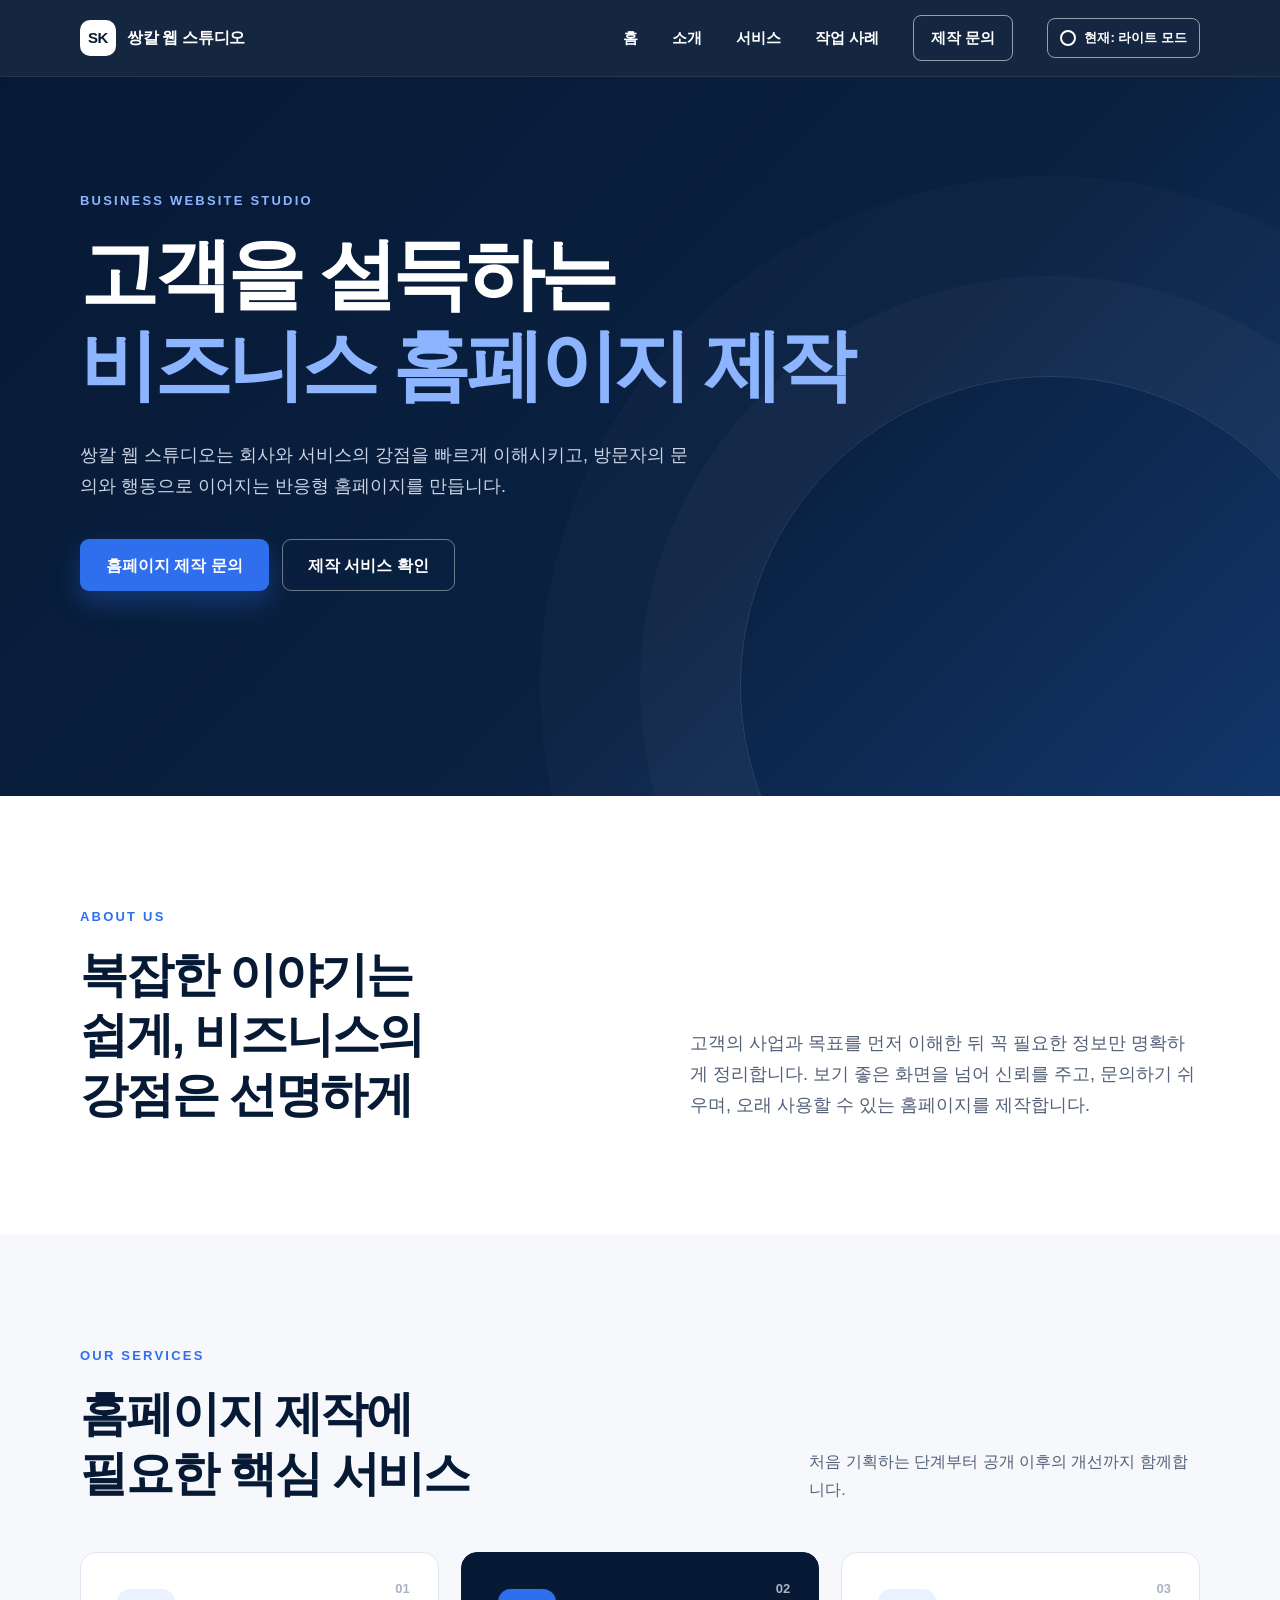
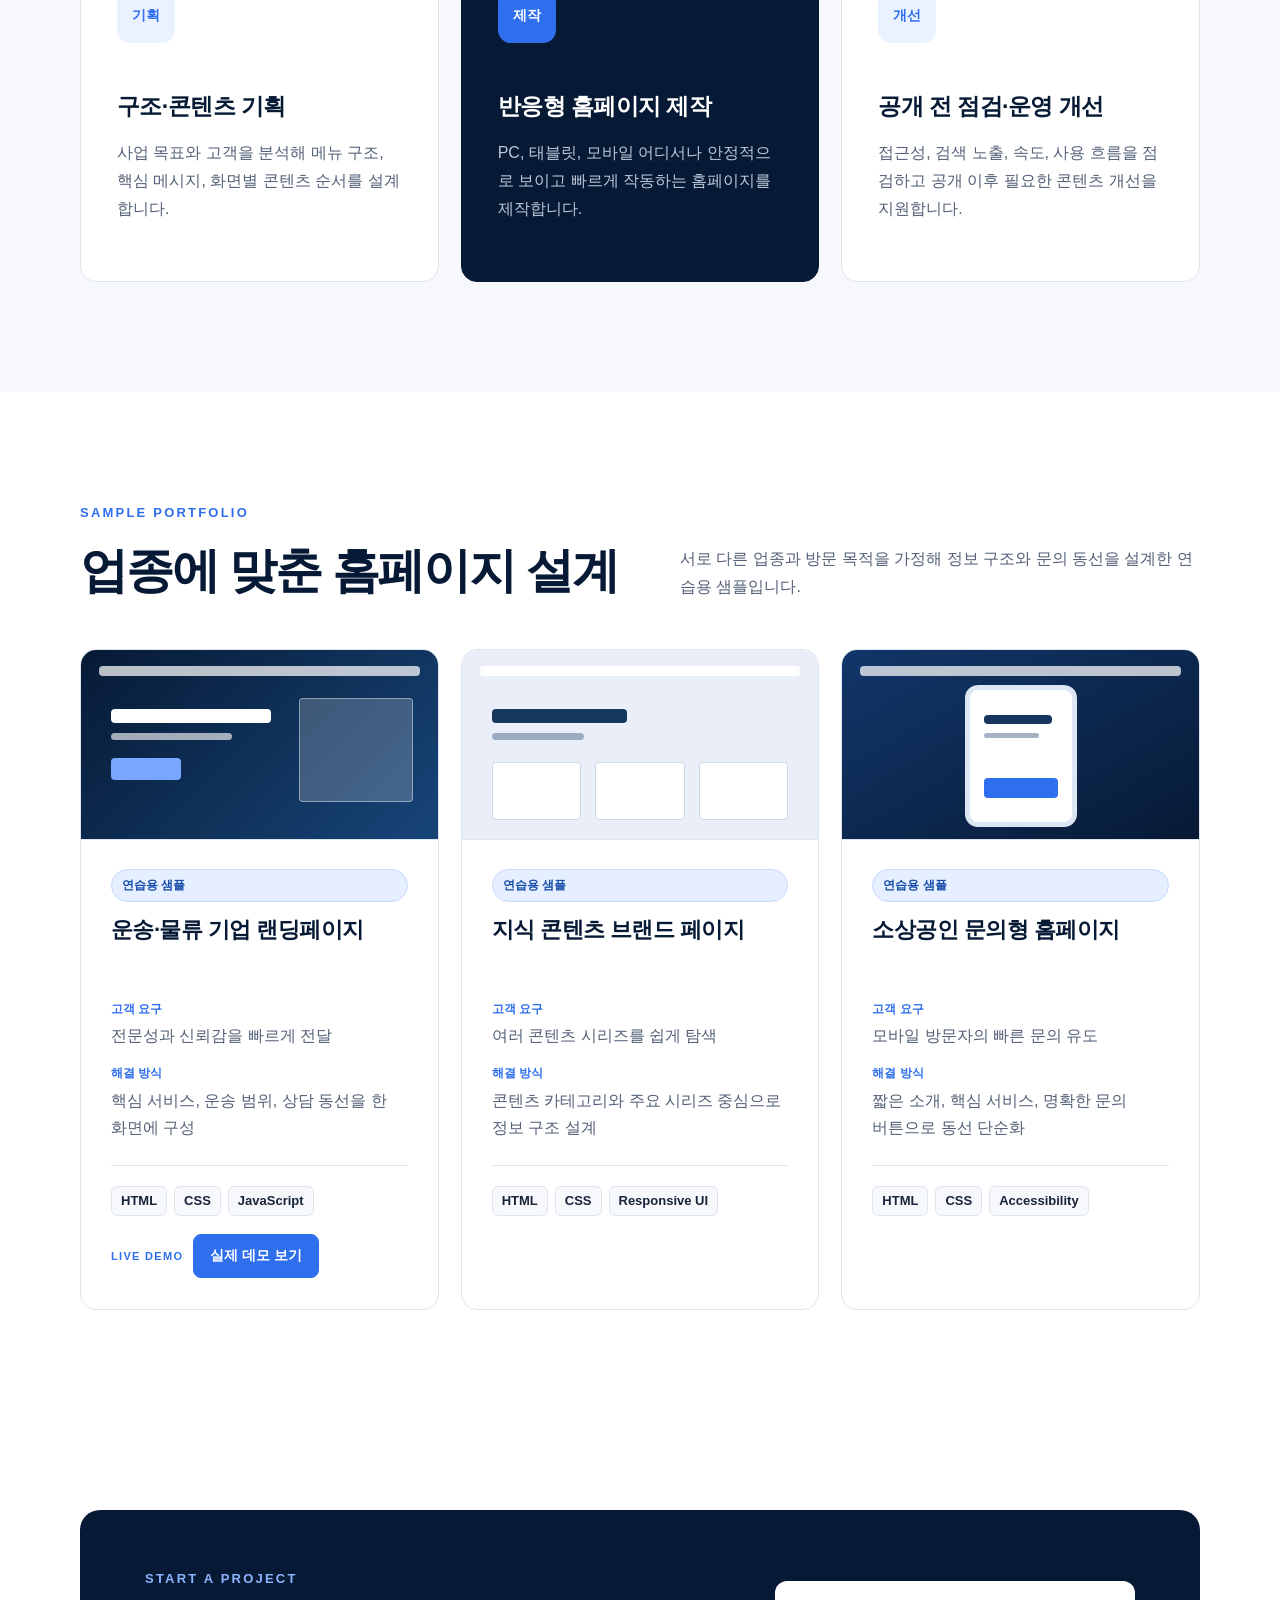
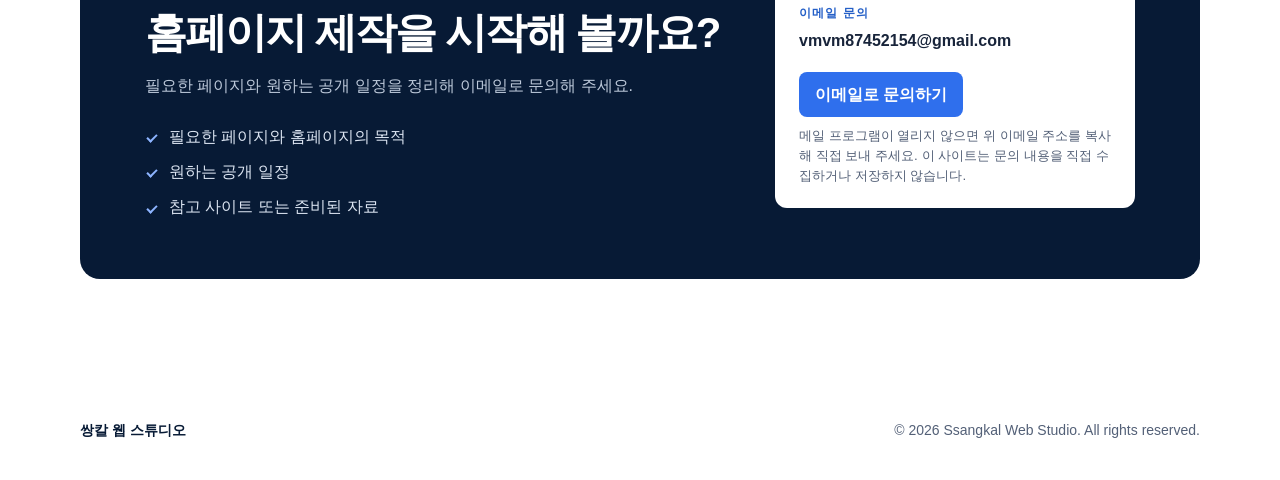
==== commit a5380ac9: "ROADON 운송 물류 데모 포트폴리오 연결" ====
--- a/index.html
+++ b/index.html
@@ -151,6 +151,13 @@
               <ul class="tech-tags" aria-label="사용 기술">
                 <li>HTML</li><li>CSS</li><li>JavaScript</li>
               </ul>
+              <div class="portfolio-demo">
+                <span class="demo-status">LIVE DEMO</span>
+                <a class="demo-link" href="https://ssangkalweb.github.io/ssangkal-logistics-demo/" target="_blank" rel="noopener noreferrer">
+                  실제 데모 보기
+                  <span class="sr-only">(운송·물류 기업 랜딩페이지 데모, 새 창에서 열림)</span>
+                </a>
+              </div>
             </div>
           </article>
 
--- a/style.css
+++ b/style.css
@@ -179,6 +179,11 @@
 .tech-tags { display: flex; flex-wrap: wrap; gap: 7px; margin: auto 0 0; padding: 20px 0 0; border-top: 1px solid var(--border); list-style: none; }
 .portfolio-details + .tech-tags { margin-top: 24px; }
 .tech-tags li { padding: 5px 9px; color: var(--text); background: var(--off-white); border: 1px solid var(--border); border-radius: 6px; font-size: 13px; font-weight: 700; line-height: 1.4; }
+.portfolio-demo { display: flex; flex-wrap: wrap; align-items: center; gap: 10px; margin-top: 18px; }
+.demo-status { color: var(--blue); font-size: 11px; font-weight: 800; line-height: 1.2; letter-spacing: .12em; }
+.demo-link { display: inline-flex; align-items: center; justify-content: center; min-height: 44px; max-width: 100%; padding: 9px 16px; color: #ffffff; background: var(--blue); border: 1px solid var(--blue); border-radius: 8px; font-size: 14px; font-weight: 800; line-height: 1.4; word-break: keep-all; transition: background-color .2s ease, border-color .2s ease, box-shadow .2s ease; }
+.demo-link:hover { background: #245fda; border-color: #245fda; }
+.demo-link:focus-visible { outline-color: var(--blue); box-shadow: 0 0 0 3px var(--blue-soft); }
 
 .contact { padding-top: 90px; }
 .contact-box { display: flex; align-items: center; justify-content: space-between; gap: 50px; padding: 58px 65px; color: var(--white); background: var(--navy); border-radius: 20px; }
@@ -188,13 +193,13 @@
 .contact-checklist { display: grid; gap: 8px; margin: 24px 0 0; padding: 0; color: #dce5f2; list-style: none; }
 .contact-checklist li { position: relative; padding-left: 24px; }
 .contact-checklist li::before { content: ""; position: absolute; top: .7em; left: 2px; width: 8px; height: 4px; border-bottom: 2px solid #8db4ff; border-left: 2px solid #8db4ff; transform: rotate(-45deg); }
-.contact-details { flex: 0 0 min(360px, 42%); padding: 22px 24px; color: var(--navy); background: var(--white); border-radius: 12px; font-style: normal; }
-.contact-label { display: block; margin-bottom: 4px; color: var(--blue); font-size: 12px; font-weight: 800; letter-spacing: .1em; }
+.contact-details { flex: 0 0 min(360px, 42%); padding: 22px 24px; color: #18243a; background: var(--white); border-radius: 12px; font-style: normal; }
+.contact-label { display: block; margin-bottom: 4px; color: #245fc7; font-size: 12px; font-weight: 800; letter-spacing: .1em; }
 .contact-details strong { display: block; overflow-wrap: anywhere; }
 .contact-details a { color: inherit; }
 .contact-details .contact-action { display: inline-flex; align-items: center; justify-content: center; min-height: 44px; margin-top: 18px; padding: 9px 16px; color: #ffffff; background: #2f6fed; border-radius: 8px; font-weight: 700; }
 .contact-action:hover { background: #245fda; }
-.contact-details small { display: block; margin-top: 9px; color: var(--muted); line-height: 1.5; }
+.contact-details small { display: block; margin-top: 9px; color: #536077; line-height: 1.5; }
 
 .site-footer { padding: 30px 0 38px; }
 .footer-inner { display: flex; justify-content: space-between; gap: 25px; color: var(--muted); font-size: 14px; }
@@ -215,6 +220,8 @@
 html[data-theme="dark"] .theme-icon::after { background: #050c18; }
 html[data-theme="dark"] .site-preview { border-color: #3a4c68; }
 html[data-theme="dark"] .sample-badge { color: #c9dcff; background: #19335d; border-color: #31588e; }
+html[data-theme="dark"] .demo-link { color: #071a35; background: var(--blue); border-color: var(--blue); }
+html[data-theme="dark"] .demo-link:hover { background: #9fc0ff; border-color: #9fc0ff; }
 
 @media (max-width: 960px) {
   html.menu-open, html.menu-open body { overflow: hidden; }
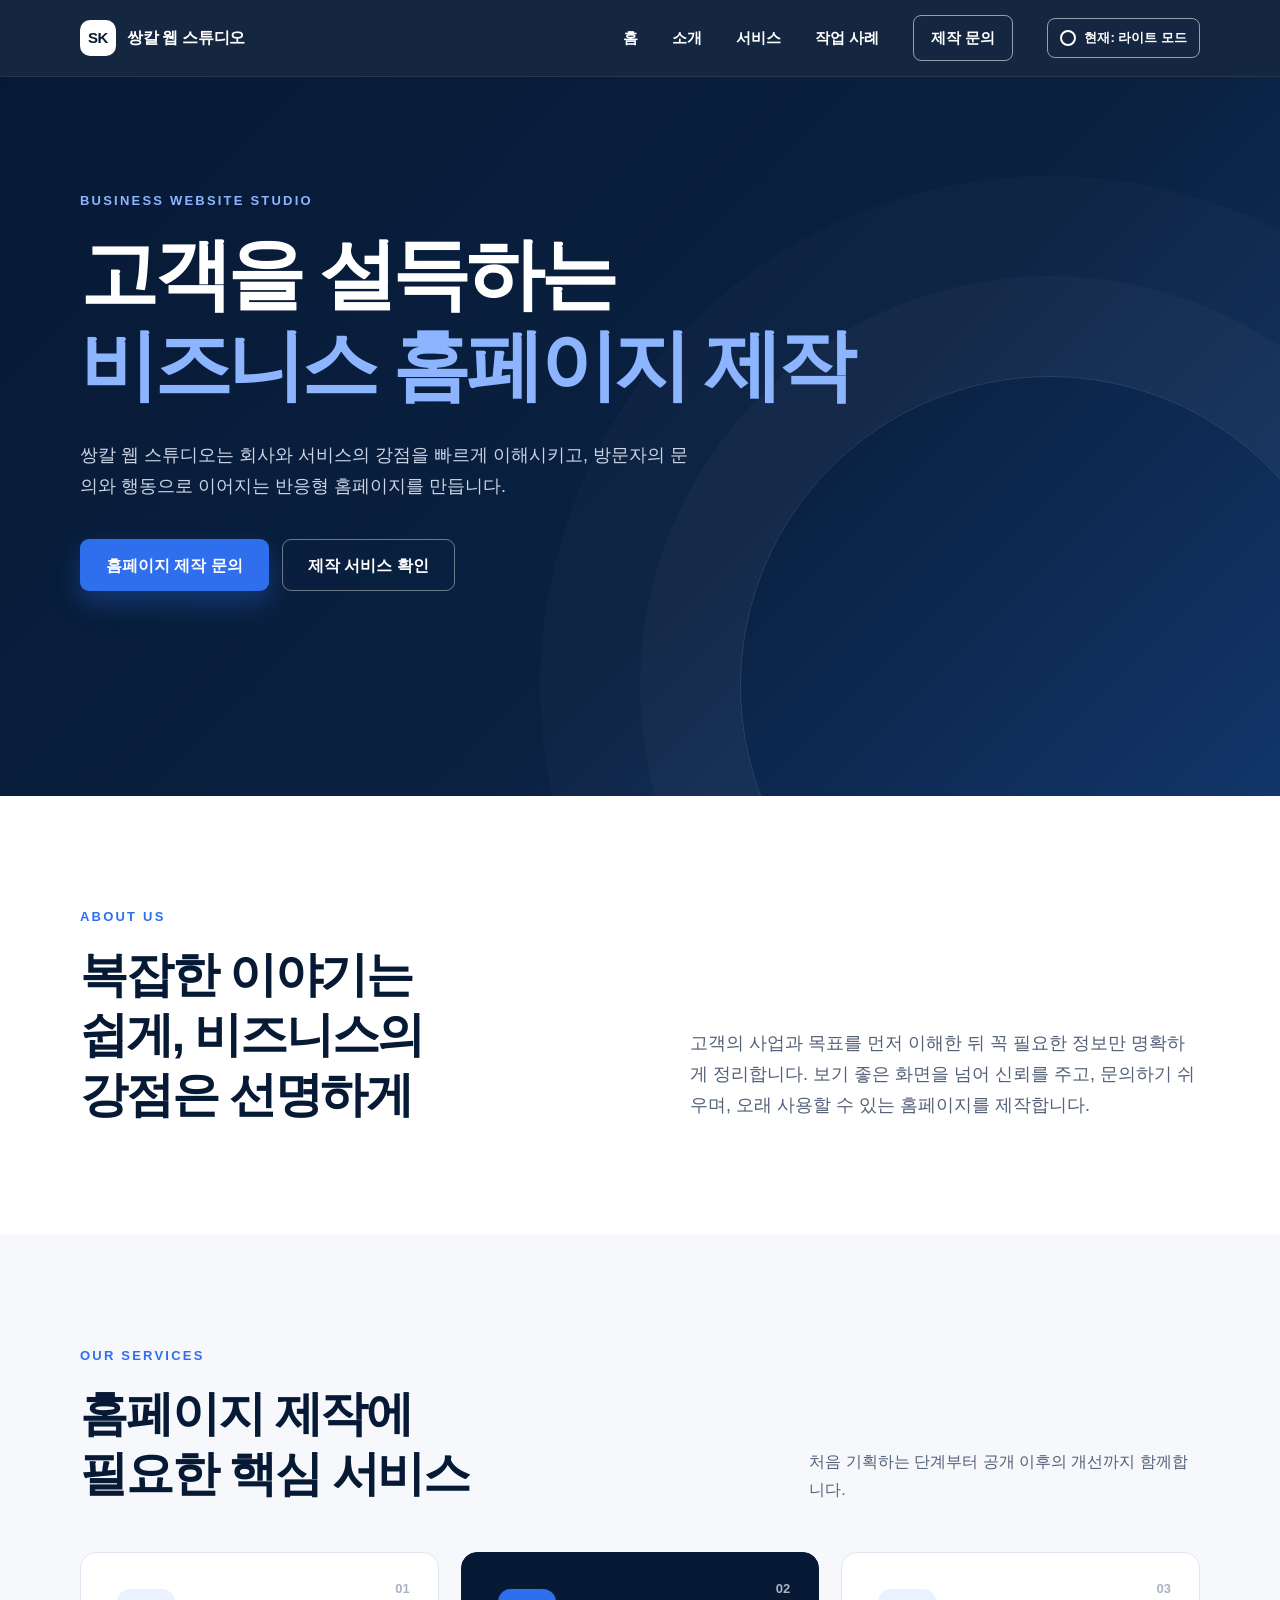
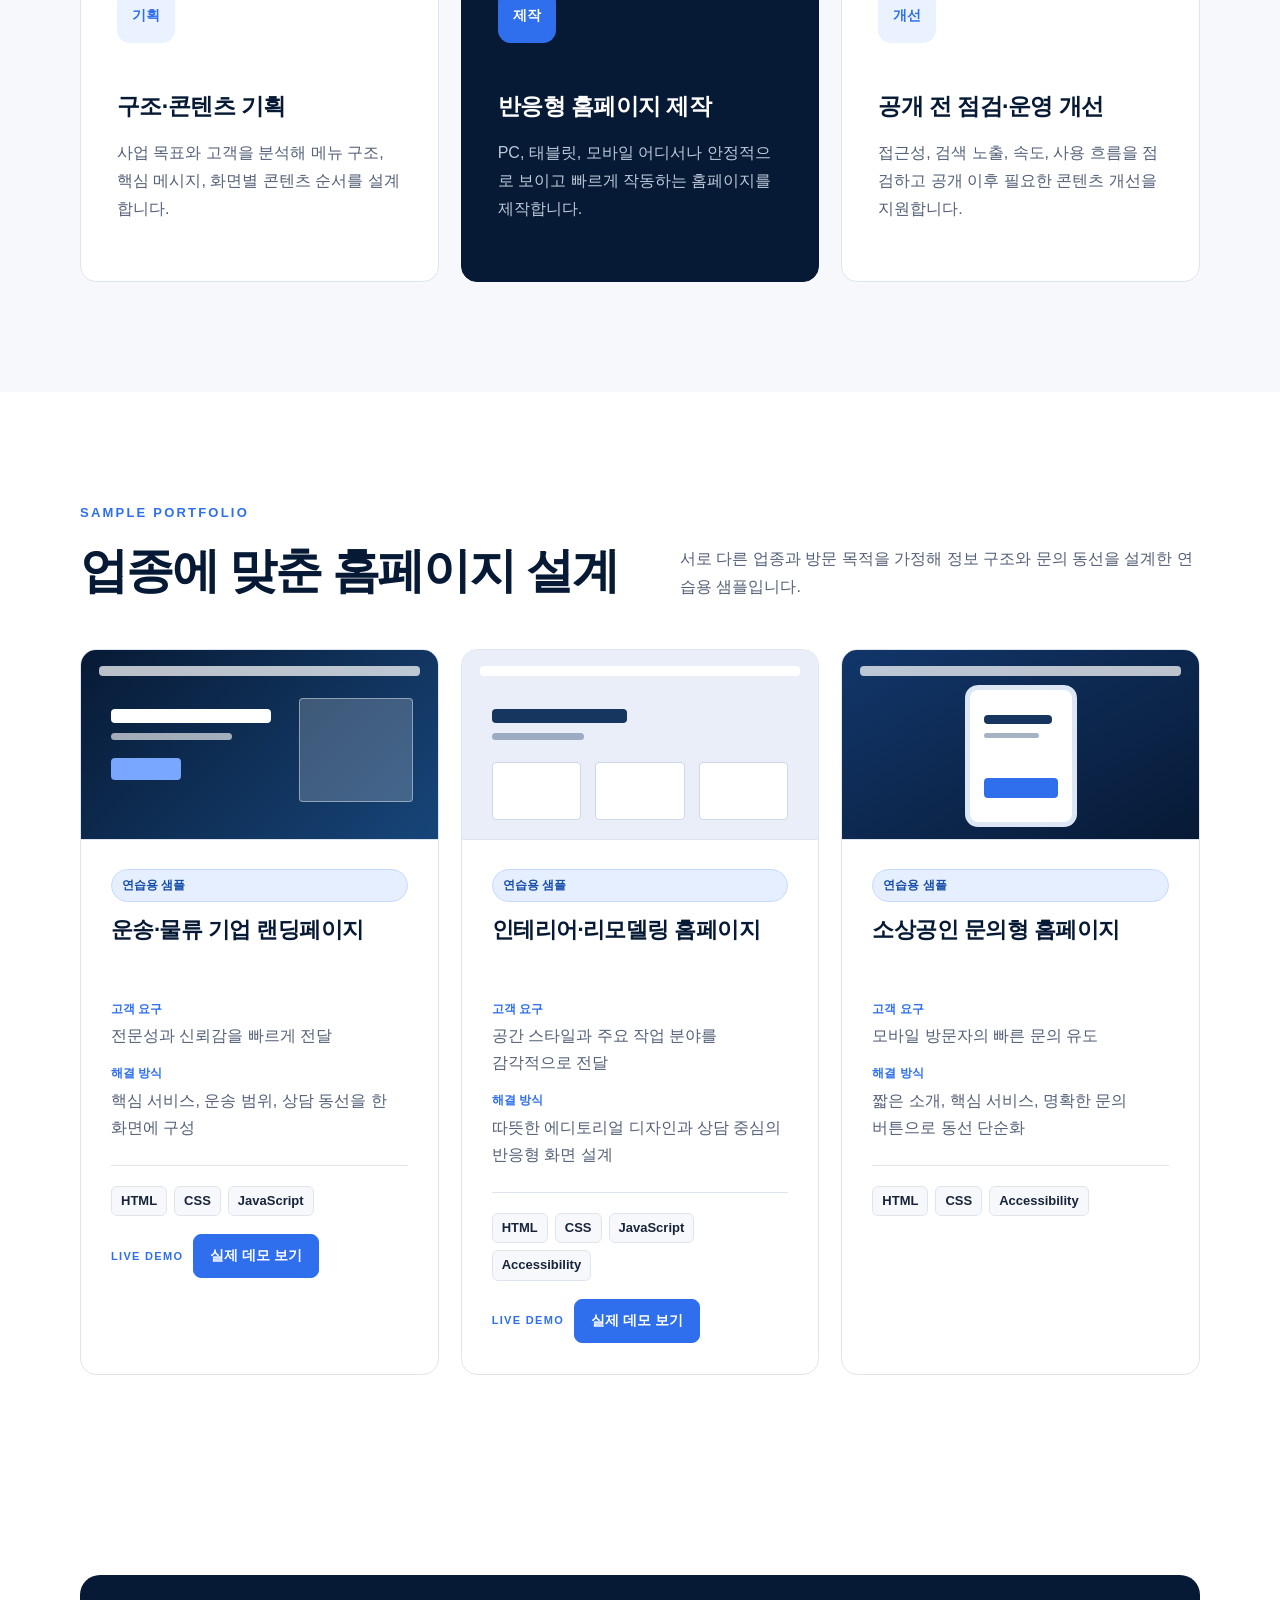
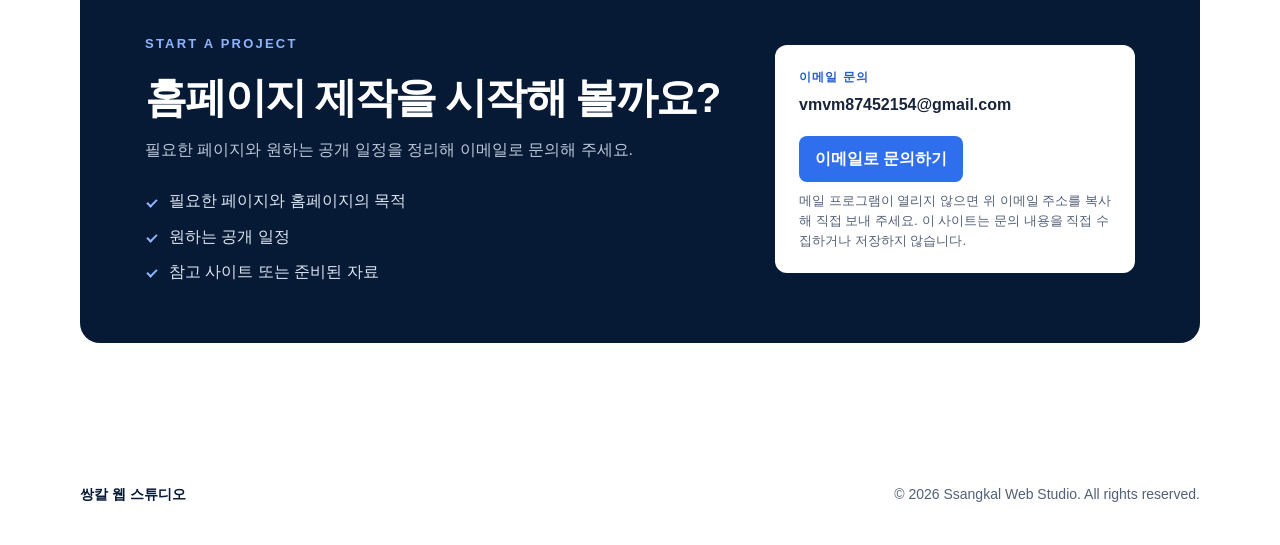
==== commit 4dc43220: "결담 스페이스 인테리어 데모 연결" ====
--- a/index.html
+++ b/index.html
@@ -161,7 +161,7 @@
             </div>
           </article>
 
-          <article class="portfolio-card" aria-labelledby="portfolio-content-title">
+          <article class="portfolio-card" aria-labelledby="portfolio-interior-title">
             <div class="site-preview preview-content" aria-hidden="true">
               <span class="preview-bar"></span>
               <span class="preview-heading"></span>
@@ -172,20 +172,26 @@
             </div>
             <div class="portfolio-content">
               <p class="sample-badge">연습용 샘플</p>
-              <h3 id="portfolio-content-title">지식 콘텐츠 브랜드 페이지</h3>
+              <h3 id="portfolio-interior-title">인테리어·리모델링 홈페이지</h3>
               <dl class="portfolio-details">
                 <div>
                   <dt>고객 요구</dt>
-                  <dd>여러 콘텐츠 시리즈를 쉽게 탐색</dd>
+                  <dd>공간 스타일과 주요 작업 분야를 감각적으로 전달</dd>
                 </div>
                 <div>
                   <dt>해결 방식</dt>
-                  <dd>콘텐츠 카테고리와 주요 시리즈 중심으로 정보 구조 설계</dd>
+                  <dd>따뜻한 에디토리얼 디자인과 상담 중심의 반응형 화면 설계</dd>
                 </div>
               </dl>
               <ul class="tech-tags" aria-label="사용 기술">
-                <li>HTML</li><li>CSS</li><li>Responsive UI</li>
+                <li>HTML</li><li>CSS</li><li>JavaScript</li><li>Accessibility</li>
               </ul>
+              <div class="portfolio-demo">
+                <span class="demo-status">LIVE DEMO</span>
+                <a class="demo-link" href="https://ssangkalweb.github.io/ssangkal-interior-demo/" target="_blank" rel="noopener noreferrer" aria-label="결담 스페이스 인테리어 홈페이지 데모 새 탭에서 보기">
+                  실제 데모 보기
+                </a>
+              </div>
             </div>
           </article>
 
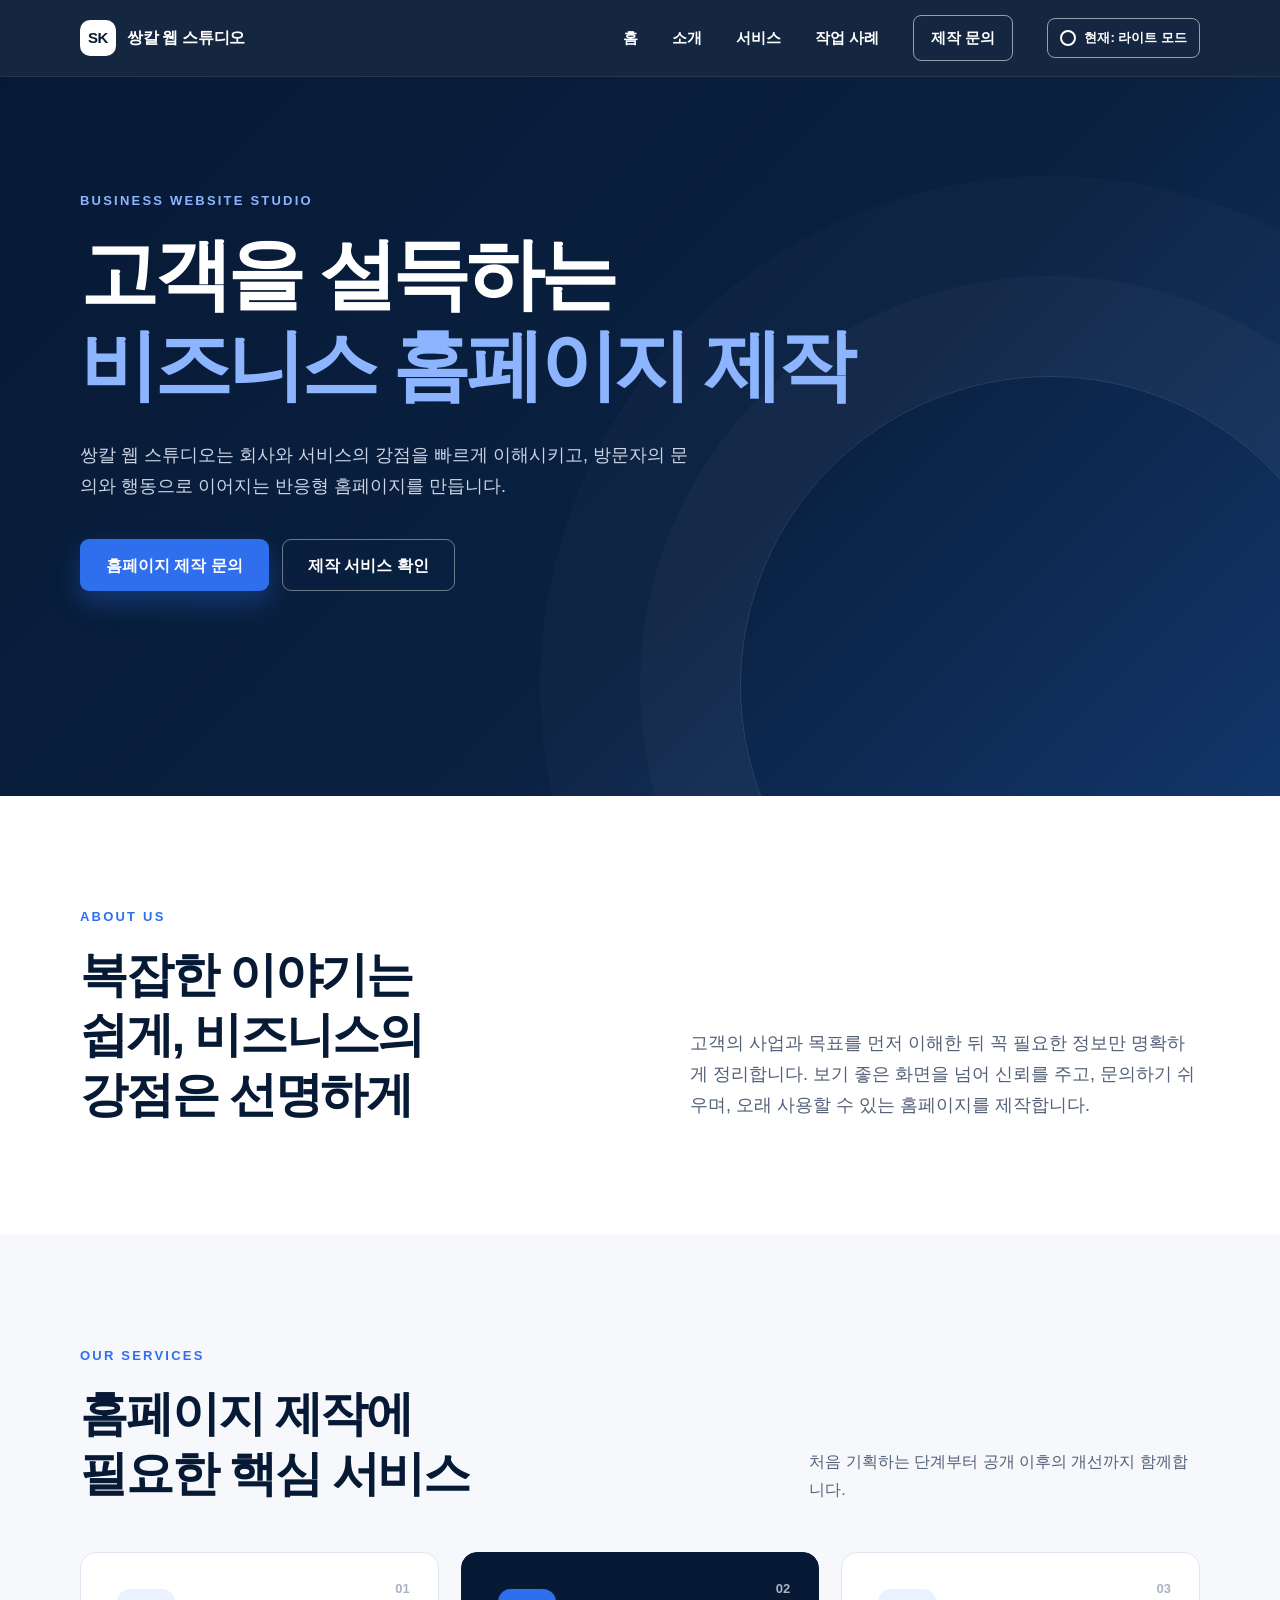
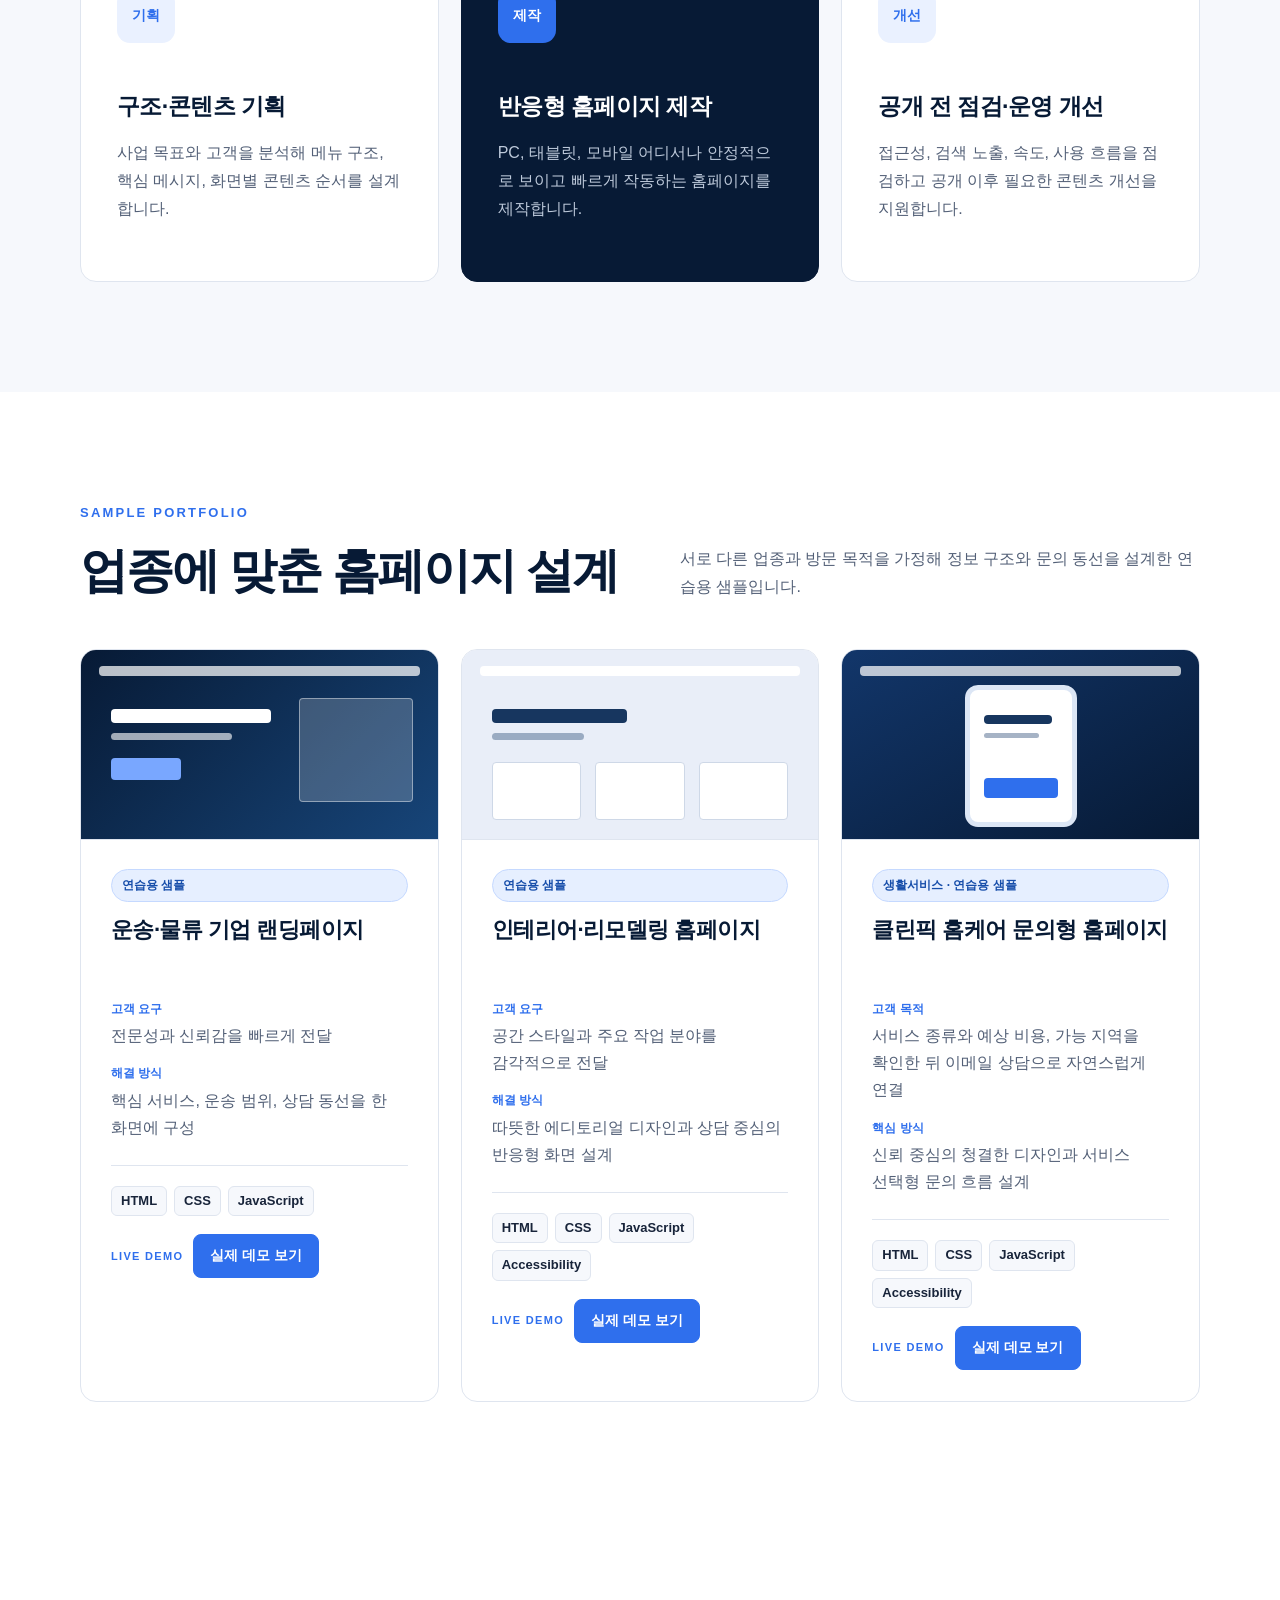
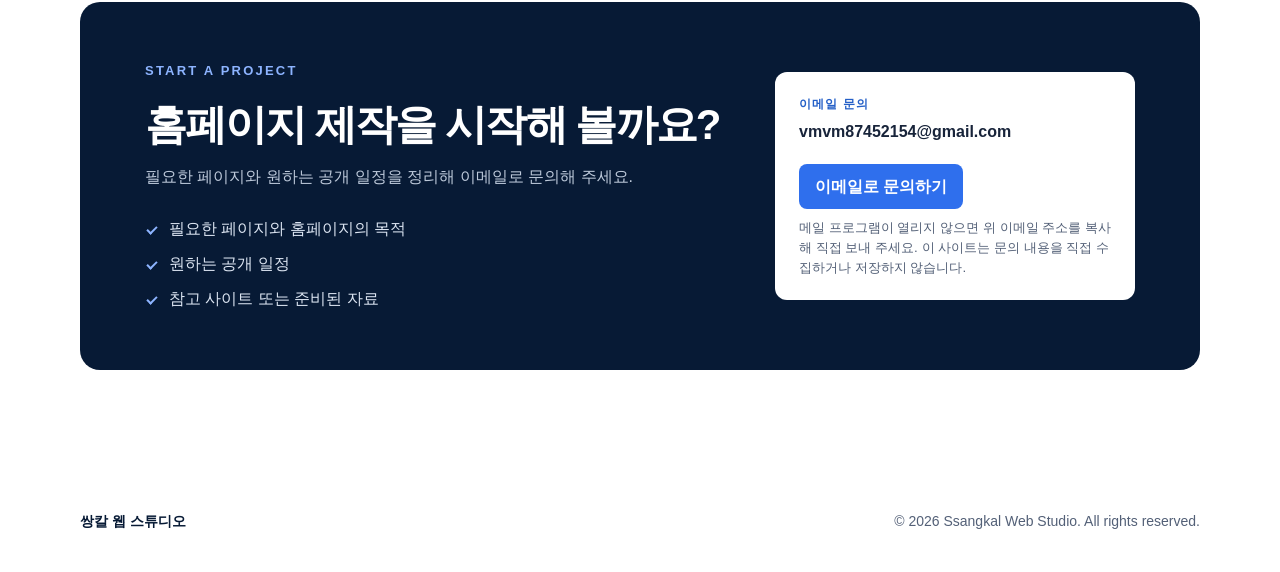
==== commit 2874dab4: "클린픽 홈케어 데모 포트폴리오 연결" ====
--- a/index.html
+++ b/index.html
@@ -195,7 +195,7 @@
             </div>
           </article>
 
-          <article class="portfolio-card" aria-labelledby="portfolio-small-business-title">
+          <article class="portfolio-card" aria-labelledby="portfolio-homecare-title">
             <div class="site-preview preview-contact" aria-hidden="true">
               <span class="preview-bar"></span>
               <span class="preview-phone">
@@ -205,21 +205,27 @@
               </span>
             </div>
             <div class="portfolio-content">
-              <p class="sample-badge">연습용 샘플</p>
-              <h3 id="portfolio-small-business-title">소상공인 문의형 홈페이지</h3>
+              <p class="sample-badge">생활서비스 · 연습용 샘플</p>
+              <h3 id="portfolio-homecare-title">클린픽 홈케어 문의형 홈페이지</h3>
               <dl class="portfolio-details">
                 <div>
-                  <dt>고객 요구</dt>
-                  <dd>모바일 방문자의 빠른 문의 유도</dd>
-                </div>
-                <div>
-                  <dt>해결 방식</dt>
-                  <dd>짧은 소개, 핵심 서비스, 명확한 문의 버튼으로 동선 단순화</dd>
+                  <dt>고객 목적</dt>
+                  <dd>서비스 종류와 예상 비용, 가능 지역을 확인한 뒤 이메일 상담으로 자연스럽게 연결</dd>
+                </div>
+                <div>
+                  <dt>핵심 방식</dt>
+                  <dd>신뢰 중심의 청결한 디자인과 서비스 선택형 문의 흐름 설계</dd>
                 </div>
               </dl>
               <ul class="tech-tags" aria-label="사용 기술">
-                <li>HTML</li><li>CSS</li><li>Accessibility</li>
+                <li>HTML</li><li>CSS</li><li>JavaScript</li><li>Accessibility</li>
               </ul>
+              <div class="portfolio-demo">
+                <span class="demo-status">LIVE DEMO</span>
+                <a class="demo-link" href="https://ssangkalweb.github.io/ssangkal-homecare-demo/" target="_blank" rel="noopener noreferrer" aria-label="클린픽 홈케어 데모 새 탭에서 보기">
+                  실제 데모 보기
+                </a>
+              </div>
             </div>
           </article>
         </div>
